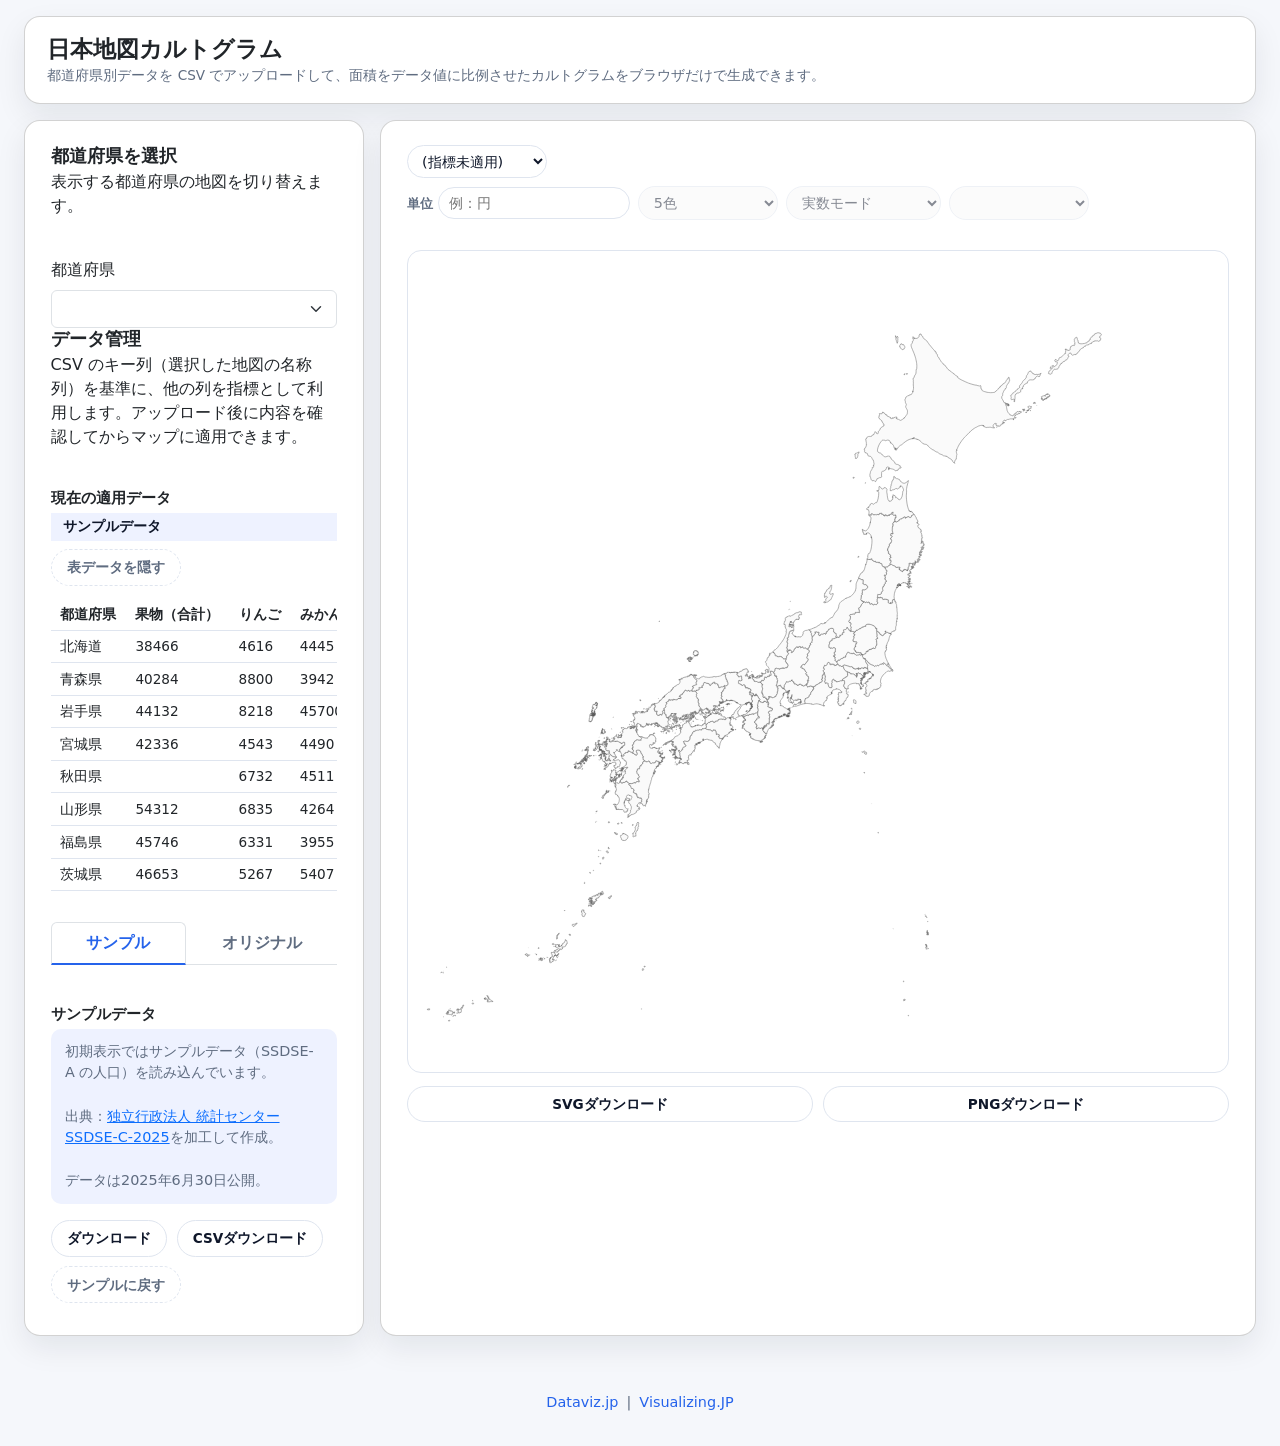
==== docs/index.html @ 5fc86f8c "ビルドファイル" ====
<!DOCTYPE html><html><head><title>日本地図カルトグラム</title><meta charset="utf-8"><meta property="og:image" content="placeholder.png"><script async src="https://www.googletagmanager.com/gtag/js?id=G-9E4Y5K4DKT"></script><script> window.dataLayer = window.dataLayer || []; function gtag(){dataLayer.push(arguments);} gtag('js', new Date()); gtag('config', 'G-9E4Y5K4DKT'); </script><link rel="stylesheet" href="https://cdn.jsdelivr.net/npm/bootstrap@5.3.3/dist/css/bootstrap.min.css"><link rel="stylesheet" href="style.min.css"></head><body><main class="page container-fluid"><section class="card hero-card"><h1>日本地図カルトグラム</h1><p> 都道府県別データを CSV でアップロードして、面積をデータ値に比例させたカルトグラムをブラウザだけで生成できます。 </p></section><div class="layout"><section class="card data-panel"><div class="panel-header"><h2>都道府県を選択</h2><p> 表示する都道府県の地図を切り替えます。 </p></div><div class="field-group"><label class="form-label" for="map-select">都道府県</label><select id="map-select" class="form-select" aria-label="都道府県を選択"></select></div><div class="panel-header"><h2>データ管理</h2><p> CSV のキー列（選択した地図の名称列）を基準に、他の列を指標として利用します。アップロード後に内容を確認してからマップに適用できます。 </p></div><div class="field-group"><h3>現在の適用データ</h3><div class="current-status"><span class="status-value" id="current-data-label">サンプルデータ</span></div><button class="btn btn-tertiary" id="toggle-current-preview" type="button"> 表データを隠す </button><div id="current-data-preview" class="data-preview"></div></div><ul class="nav nav-tabs nav-fill data-tabs" id="data-tabs" role="tablist"><li class="nav-item" role="presentation"><button class="nav-link active" id="sample-tab" data-bs-toggle="pill" data-bs-target="#sample-pane" type="button" role="tab" aria-controls="sample-pane" aria-selected="true">サンプル</button></li><li class="nav-item" role="presentation"><button class="nav-link" id="upload-tab" data-bs-toggle="pill" data-bs-target="#upload-pane" type="button" role="tab" aria-controls="upload-pane" aria-selected="false">オリジナル</button></li></ul><div class="tab-content" id="data-tab-content"><div class="tab-pane fade show active" id="sample-pane" role="tabpanel" aria-labelledby="sample-tab"><div class="field-group"><h3>サンプルデータ</h3><p class="info-note"> 初期表示ではサンプルデータ（SSDSE-A の人口）を読み込んでいます。<br /><br /> 出典：<a href="https://www.nstac.go.jp/use/literacy/SSDSE/" target="_blank">独立行政法人 統計センター SSDSE-C-2025</a>を加工して作成。<br /><br />データは2025年6月30日公開。 </p><div id="sample-data-preview" class="data-preview"></div><div class="button-row wrap"><button class="btn btn-secondary" id="download-sample" type="button">ダウンロード</button><button class="btn btn-secondary" id="download-data-csv" type="button">CSVダウンロード</button><button class="btn btn-tertiary" id="reset-data" type="button">サンプルに戻す</button></div></div></div><div class="tab-pane fade" id="upload-pane" role="tabpanel" aria-labelledby="upload-tab"><div class="field-group"><h3>データアップロード</h3><div id="dropzone" class="upload-area"><p class="title">CSV をドラッグ＆ドロップ</p><p>または</p><label class="file-input-label btn btn-secondary"><input type="file" id="file-input" accept=".csv,text/csv"> ファイルを選択 </label></div><p id="upload-status" class="help-text"></p></div><div id="preview" class="field-group is-hidden"><div class="section-header"><h3>アップロードプレビュー</h3></div><div id="preview-table" class="table-container"></div><div id="preview-stats" class="preview-stats"></div><button class="btn btn-primary full-width" id="apply-data" type="button" disabled> このデータを適用 </button></div></div></div></section><section class="card map-card" id="map-card"><div class="map-card-header"><div class="map-heading"><div class="map-select"><select id="field" aria-label="データ指標"></select><div class="map-controls"><div class="unit-field"><label for="legend-unit">単位</label><input id="legend-unit" type="text" maxlength="16" placeholder="例：円"></div><select id="legend-cells" aria-label="凡例の色数"><option value="3">3色</option><option value="4">4色</option><option value="5" selected>5色</option><option value="6">6色</option><option value="7">7色</option></select><select id="display-mode" aria-label="表示モード"><option value="value" selected>実数モード</option><option value="ranking">ランキングモード</option></select><select id="color-scheme" aria-label="カラースキーム"></select></div></div></div></div><div id="map-container" class="map-frame"><svg id="map" viewBox="0 0 800 800" preserveAspectRatio="xMidYMid meet"></svg></div><div class="button-row stretch download-row"><button class="btn btn-secondary" id="download-svg-btn" type="button">SVGダウンロード</button><button class="btn btn-secondary" id="download-png-btn" type="button">PNGダウンロード</button></div></section></div></main><footer class="footer-links"><div class="links-container"><a href="https://www.dataviz.jp/" target="_blank" rel="noreferrer noopener">Dataviz.jp</a><span class="divider">|</span><a href="https://visualizing.jp/" target="_blank" rel="noreferrer noopener">Visualizing.JP</a></div></footer><script src="https://cdn.jsdelivr.net/npm/bootstrap@5.3.3/dist/js/bootstrap.bundle.min.js"></script><script src="app.min.js"></script></body></html>
---- docs/style.min.css ----
:root{--page-bg:#f5f7fb;--card-bg:#ffffff;--border-color:#dfe5ef;--text-muted:#5f6c80;--accent:#2563eb;--accent-dark:#1e4fcc;--secondary-bg:#eef2ff}body{background:var(--page-bg);color:#0f172a;margin:0}.page{width:100%;max-width:none;padding:1rem clamp(.75rem,2vw,1.5rem) 2rem;display:flex;flex-direction:column;gap:1rem}.card{background:var(--card-bg);border-radius:16px;padding:1.5rem 1.6rem;box-shadow:0 12px 30px rgba(15,23,42,.08)}.hero-card{padding:1.1rem 1.4rem;text-align:left;margin:0}.hero-card h1{margin-bottom:.15rem;font-size:1.45rem;font-weight:700}.hero-card p{margin:0;font-size:.85rem;color:var(--text-muted)}.layout{display:flex;gap:1rem;align-items:stretch;flex-wrap:nowrap}.data-panel{flex:0 0 340px;max-width:340px}.map-card{flex:1 1 auto;min-width:0}.footer-links{padding:1.5rem 1rem 2rem;text-align:center;font-size:.9rem}.footer-links .links-container{display:inline-flex;gap:.5rem;align-items:center;color:var(--text-muted)}.footer-links a{color:var(--accent);text-decoration:none}.footer-links a:hover{text-decoration:underline}.footer-links .divider{color:var(--text-muted)}@media screen and (max-width:1024px){.page{padding:.75rem 1rem 2rem}.layout{flex-direction:column;gap:.75rem}.data-panel{flex:1 1 100%;max-width:100%}}.panel-header h2{margin-bottom:.2rem;font-size:1.15rem;font-weight:700}.map-card-header h2{font-size:1.25rem;margin:0;font-weight:700}.map-select{display:flex;gap:.5rem;flex-wrap:wrap;align-items:center}.map-select select{min-width:150px;padding:.4rem .8rem;border-radius:999px;border:1px solid var(--border-color);background:#fff;font-size:.85rem;color:#0f172a}.map-controls{display:flex;gap:.5rem;flex-wrap:wrap;align-items:center}.map-controls select{min-width:120px}.map-select .unit-field{display:flex;align-items:center;gap:.35rem;font-size:.75rem;color:var(--text-muted);white-space:nowrap}.map-select .unit-field label{font-weight:600;font-size:.8rem}.map-select .unit-field input{min-width:90px;padding:.3rem .6rem;border-radius:999px;border:1px solid var(--border-color);background:#fff;font-size:.85rem;color:#0f172a}.map-select .unit-field input:disabled{background:#f2f4f7;color:#9ea0a5;border-color:#dcdfe7;cursor:not-allowed}#legend .legend-title{font-size:12px;font-weight:600;fill:#0f172a}#legend text{font-size:11px;fill:var(--text-muted)}.info-note{font-size:.9rem;color:var(--text-muted);background:var(--secondary-bg);padding:.75rem .9rem;border-radius:10px}.field-group{margin-top:1.5rem}.field-group h3{margin-bottom:.35rem;font-size:.95rem;font-weight:700}.data-tabs{margin:1.5rem 0 1rem}.data-tabs .nav-link{color:var(--text-muted);font-weight:600}.data-tabs .nav-link.active{color:var(--accent);border-bottom:2px solid var(--accent)}.button-row{display:flex;gap:.6rem;flex-wrap:wrap}.button-row.wrap{margin-bottom:.5rem}.button-row.stretch{width:100%}.button-row.stretch .btn{flex:1 1 0;justify-content:center}.download-row{margin-top:.8rem}.btn{border:none;border-radius:999px;padding:.45rem .95rem;font-weight:600;cursor:pointer;display:inline-flex;align-items:center;justify-content:center;gap:.35rem;transition:all .2s ease;font-size:.85rem}.btn:disabled{opacity:.6;cursor:not-allowed}.btn-primary{background:var(--accent);color:#fff}.btn-primary:hover:not(:disabled){background:var(--accent-dark)}.btn-secondary{background:#fff;color:#0f172a;border:1px solid var(--border-color)}.btn-secondary:focus-visible,.btn-secondary:hover:not(:disabled){border-color:var(--accent);color:var(--accent);background:rgba(37,99,235,.08)}.btn-tertiary{background:0 0;color:var(--text-muted);border:1px dashed var(--border-color)}.btn-tertiary:hover{border-color:var(--accent);color:var(--accent)}.full-width{width:100%}.upload-area{border:2px dashed var(--border-color);border-radius:14px;padding:1.5rem;text-align:center;background:rgba(255,255,255,.8);cursor:pointer;transition:border-color .2s ease,background .2s ease}.upload-area.dragover{border-color:var(--accent);background:rgba(37,99,235,.06)}.upload-area .title{margin-bottom:.2rem;font-weight:600}.file-input-label input{display:none}.help-text{font-size:.85rem;color:var(--text-muted);min-height:1.4em}.help-text.tone-info{color:var(--accent)}.help-text.tone-success{color:#15803d}.help-text.tone-danger{color:#dc2626}.text-muted{color:var(--text-muted);font-size:.9rem}.text-success{color:#15803d;font-size:.9rem}.small-text{font-size:.8rem}.current-status{display:flex;width:100%;border-radius:0;background:var(--secondary-bg);overflow:hidden;margin-bottom:.5rem}.status-label{background:#1d2a5b;color:#fff;padding:.2rem .75rem;font-size:.85rem}.status-value{padding:.2rem .75rem;font-weight:600;font-size:.9rem}.status-value.is-custom{color:var(--accent)}.status-value.is-sample{color:#0f172a}.data-preview{max-height:300px;overflow:auto;margin-top:.75rem}.is-hidden{display:none!important}.map-card-header{display:flex;justify-content:space-between;align-items:flex-start;gap:1rem;flex-wrap:wrap;margin-bottom:30px}.map-heading{display:flex;align-items:center;gap:.75rem}.map-heading .map-select{margin-left:auto;display:flex;align-items:center}.status-pill{font-size:.85rem;color:var(--text-muted);background:var(--secondary-bg);padding:.2rem .8rem;border-radius:999px}.status-pill.empty{background:0 0;padding:0}.map-select select{min-width:140px;margin:0;padding:.35rem .65rem;font-size:.9rem;height:2.1rem}.map-select select:disabled{opacity:.5;background-color:#f9f9f9;cursor:not-allowed}.map-frame{position:relative;width:100%;aspect-ratio:1/1;min-height:320px;background:#fff;border-radius:14px;border:1px solid var(--border-color);overflow:hidden}#map{width:100%;height:100%}path.state{stroke:#666;stroke-width:.5}path.state:hover{stroke:#000}.btn.is-loading{position:relative;pointer-events:none}.btn.is-loading::after{content:"";width:14px;height:14px;border:2px solid rgba(255,255,255,.5);border-top-color:#fff;border-radius:50%;animation:spin .8s linear infinite}.btn.btn-secondary.is-loading::after,.btn.btn-tertiary.is-loading::after{border-color:rgba(37,99,235,.3);border-top-color:var(--accent)}@keyframes spin{to{transform:rotate(360deg)}}.data-table{width:100%;border-collapse:collapse;font-size:.85rem}.data-table td,.data-table th{padding:.35rem .6rem;text-align:left;white-space:nowrap;border-bottom:1px solid var(--border-color)}.data-table tbody tr:hover{background:#f8fafc}.preview-stats p{font-size:.9rem}
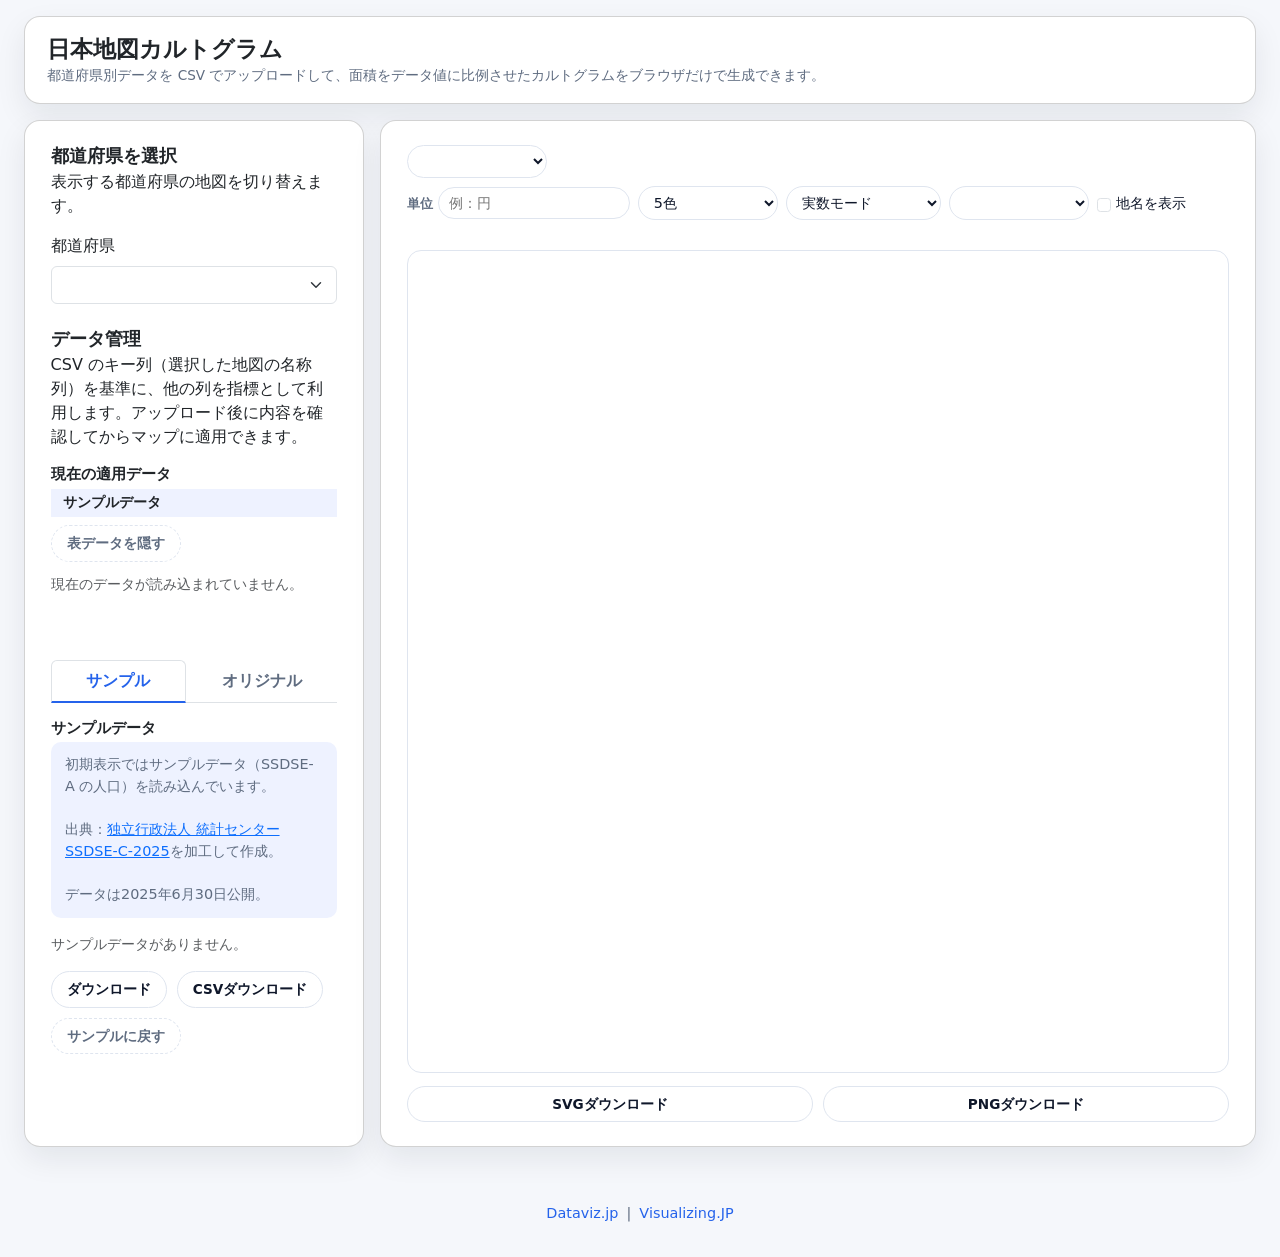
==== commit cf757045: "ビルドファイル" ====
--- a/docs/index.html
+++ b/docs/index.html
@@ -1 +1 @@
-<!DOCTYPE html><html><head><title>日本地図カルトグラム</title><meta charset="utf-8"><meta property="og:image" content="placeholder.png"><script async src="https://www.googletagmanager.com/gtag/js?id=G-9E4Y5K4DKT"></script><script> window.dataLayer = window.dataLayer || []; function gtag(){dataLayer.push(arguments);} gtag('js', new Date()); gtag('config', 'G-9E4Y5K4DKT'); </script><link rel="stylesheet" href="https://cdn.jsdelivr.net/npm/bootstrap@5.3.3/dist/css/bootstrap.min.css"><link rel="stylesheet" href="style.min.css"></head><body><main class="page container-fluid"><section class="card hero-card"><h1>日本地図カルトグラム</h1><p> 都道府県別データを CSV でアップロードして、面積をデータ値に比例させたカルトグラムをブラウザだけで生成できます。 </p></section><div class="layout"><section class="card data-panel"><div class="panel-header"><h2>都道府県を選択</h2><p> 表示する都道府県の地図を切り替えます。 </p></div><div class="field-group"><label class="form-label" for="map-select">都道府県</label><select id="map-select" class="form-select" aria-label="都道府県を選択"></select></div><div class="panel-header"><h2>データ管理</h2><p> CSV のキー列（選択した地図の名称列）を基準に、他の列を指標として利用します。アップロード後に内容を確認してからマップに適用できます。 </p></div><div class="field-group"><h3>現在の適用データ</h3><div class="current-status"><span class="status-value" id="current-data-label">サンプルデータ</span></div><button class="btn btn-tertiary" id="toggle-current-preview" type="button"> 表データを隠す </button><div id="current-data-preview" class="data-preview"></div></div><ul class="nav nav-tabs nav-fill data-tabs" id="data-tabs" role="tablist"><li class="nav-item" role="presentation"><button class="nav-link active" id="sample-tab" data-bs-toggle="pill" data-bs-target="#sample-pane" type="button" role="tab" aria-controls="sample-pane" aria-selected="true">サンプル</button></li><li class="nav-item" role="presentation"><button class="nav-link" id="upload-tab" data-bs-toggle="pill" data-bs-target="#upload-pane" type="button" role="tab" aria-controls="upload-pane" aria-selected="false">オリジナル</button></li></ul><div class="tab-content" id="data-tab-content"><div class="tab-pane fade show active" id="sample-pane" role="tabpanel" aria-labelledby="sample-tab"><div class="field-group"><h3>サンプルデータ</h3><p class="info-note"> 初期表示ではサンプルデータ（SSDSE-A の人口）を読み込んでいます。<br /><br /> 出典：<a href="https://www.nstac.go.jp/use/literacy/SSDSE/" target="_blank">独立行政法人 統計センター SSDSE-C-2025</a>を加工して作成。<br /><br />データは2025年6月30日公開。 </p><div id="sample-data-preview" class="data-preview"></div><div class="button-row wrap"><button class="btn btn-secondary" id="download-sample" type="button">ダウンロード</button><button class="btn btn-secondary" id="download-data-csv" type="button">CSVダウンロード</button><button class="btn btn-tertiary" id="reset-data" type="button">サンプルに戻す</button></div></div></div><div class="tab-pane fade" id="upload-pane" role="tabpanel" aria-labelledby="upload-tab"><div class="field-group"><h3>データアップロード</h3><div id="dropzone" class="upload-area"><p class="title">CSV をドラッグ＆ドロップ</p><p>または</p><label class="file-input-label btn btn-secondary"><input type="file" id="file-input" accept=".csv,text/csv"> ファイルを選択 </label></div><p id="upload-status" class="help-text"></p></div><div id="preview" class="field-group is-hidden"><div class="section-header"><h3>アップロードプレビュー</h3></div><div id="preview-table" class="table-container"></div><div id="preview-stats" class="preview-stats"></div><button class="btn btn-primary full-width" id="apply-data" type="button" disabled> このデータを適用 </button></div></div></div></section><section class="card map-card" id="map-card"><div class="map-card-header"><div class="map-heading"><div class="map-select"><select id="field" aria-label="データ指標"></select><div class="map-controls"><div class="unit-field"><label for="legend-unit">単位</label><input id="legend-unit" type="text" maxlength="16" placeholder="例：円"></div><select id="legend-cells" aria-label="凡例の色数"><option value="3">3色</option><option value="4">4色</option><option value="5" selected>5色</option><option value="6">6色</option><option value="7">7色</option></select><select id="display-mode" aria-label="表示モード"><option value="value" selected>実数モード</option><option value="ranking">ランキングモード</option></select><select id="color-scheme" aria-label="カラースキーム"></select></div></div></div></div><div id="map-container" class="map-frame"><svg id="map" viewBox="0 0 800 800" preserveAspectRatio="xMidYMid meet"></svg></div><div class="button-row stretch download-row"><button class="btn btn-secondary" id="download-svg-btn" type="button">SVGダウンロード</button><button class="btn btn-secondary" id="download-png-btn" type="button">PNGダウンロード</button></div></section></div></main><footer class="footer-links"><div class="links-container"><a href="https://www.dataviz.jp/" target="_blank" rel="noreferrer noopener">Dataviz.jp</a><span class="divider">|</span><a href="https://visualizing.jp/" target="_blank" rel="noreferrer noopener">Visualizing.JP</a></div></footer><script src="https://cdn.jsdelivr.net/npm/bootstrap@5.3.3/dist/js/bootstrap.bundle.min.js"></script><script src="app.min.js"></script></body></html>+<!DOCTYPE html><html><head><title>日本地図カルトグラム</title><meta charset="utf-8"><meta property="og:image" content="placeholder.png"><script async src="https://www.googletagmanager.com/gtag/js?id=G-9E4Y5K4DKT"></script><script> window.dataLayer = window.dataLayer || []; function gtag(){dataLayer.push(arguments);} gtag('js', new Date()); gtag('config', 'G-9E4Y5K4DKT'); </script><link rel="stylesheet" href="https://cdn.jsdelivr.net/npm/bootstrap@5.3.3/dist/css/bootstrap.min.css"><link rel="stylesheet" href="style.min.css"></head><body><main class="page container-fluid"><section class="card hero-card"><h1>日本地図カルトグラム</h1><p> 都道府県別データを CSV でアップロードして、面積をデータ値に比例させたカルトグラムをブラウザだけで生成できます。 </p></section><div class="layout"><section class="card data-panel"><div class="panel-header"><h2>都道府県を選択</h2><p> 表示する都道府県の地図を切り替えます。 </p></div><div class="field-group"><label class="form-label" for="map-select">都道府県</label><select id="map-select" class="form-select" aria-label="都道府県を選択"></select></div><div class="panel-header"><h2>データ管理</h2><p> CSV のキー列（選択した地図の名称列）を基準に、他の列を指標として利用します。アップロード後に内容を確認してからマップに適用できます。 </p></div><div class="field-group"><h3>現在の適用データ</h3><div class="current-status"><span class="status-value" id="current-data-label">サンプルデータ</span></div><button class="btn btn-tertiary" id="toggle-current-preview" type="button"> 表データを隠す </button><div id="current-data-preview" class="data-preview"></div></div><ul class="nav nav-tabs nav-fill data-tabs" id="data-tabs" role="tablist"><li class="nav-item" role="presentation"><button class="nav-link active" id="sample-tab" data-bs-toggle="pill" data-bs-target="#sample-pane" type="button" role="tab" aria-controls="sample-pane" aria-selected="true">サンプル</button></li><li class="nav-item" role="presentation"><button class="nav-link" id="upload-tab" data-bs-toggle="pill" data-bs-target="#upload-pane" type="button" role="tab" aria-controls="upload-pane" aria-selected="false">オリジナル</button></li></ul><div class="tab-content" id="data-tab-content"><div class="tab-pane fade show active" id="sample-pane" role="tabpanel" aria-labelledby="sample-tab"><div class="field-group"><h3>サンプルデータ</h3><p class="info-note"> 初期表示ではサンプルデータ（SSDSE-A の人口）を読み込んでいます。<br /><br /> 出典：<a href="https://www.nstac.go.jp/use/literacy/SSDSE/" target="_blank">独立行政法人 統計センター SSDSE-C-2025</a>を加工して作成。<br /><br />データは2025年6月30日公開。 </p><div id="sample-data-preview" class="data-preview"></div><div class="button-row wrap"><button class="btn btn-secondary" id="download-sample" type="button">ダウンロード</button><button class="btn btn-secondary" id="download-data-csv" type="button">CSVダウンロード</button><button class="btn btn-tertiary" id="reset-data" type="button">サンプルに戻す</button></div></div></div><div class="tab-pane fade" id="upload-pane" role="tabpanel" aria-labelledby="upload-tab"><div class="field-group"><h3>データアップロード</h3><div id="dropzone" class="upload-area"><p class="title">CSV をドラッグ＆ドロップ</p><p>または</p><label class="file-input-label btn btn-secondary"><input type="file" id="file-input" accept=".csv,text/csv"> ファイルを選択 </label></div><p id="upload-status" class="help-text"></p></div><div id="preview" class="field-group is-hidden"><div class="section-header"><h3>アップロードプレビュー</h3></div><div id="preview-table" class="table-container"></div><div id="preview-stats" class="preview-stats"></div><button class="btn btn-primary full-width" id="apply-data" type="button" disabled> このデータを適用 </button></div></div></div></section><section class="card map-card" id="map-card"><div class="map-card-header"><div class="map-heading"><div class="map-select"><select id="field" aria-label="データ指標"></select><div class="map-controls"><div class="unit-field"><label for="legend-unit">単位</label><input id="legend-unit" type="text" maxlength="16" placeholder="例：円"></div><select id="legend-cells" aria-label="凡例の色数"><option value="3">3色</option><option value="4">4色</option><option value="5" selected>5色</option><option value="6">6色</option><option value="7">7色</option></select><select id="display-mode" aria-label="表示モード"><option value="value" selected>実数モード</option><option value="ranking">ランキングモード</option></select><select id="color-scheme" aria-label="カラースキーム"></select><label class="label-toggle" for="show-labels"><input type="checkbox" id="show-labels" class="form-check-input"><span>地名を表示</span></label></div></div></div></div><div id="map-container" class="map-frame"><svg id="map" viewBox="0 0 800 800" preserveAspectRatio="xMidYMid meet"></svg></div><div class="button-row stretch download-row"><button class="btn btn-secondary" id="download-svg-btn" type="button">SVGダウンロード</button><button class="btn btn-secondary" id="download-png-btn" type="button">PNGダウンロード</button></div></section></div></main><footer class="footer-links"><div class="links-container"><a href="https://www.dataviz.jp/" target="_blank" rel="noreferrer noopener">Dataviz.jp</a><span class="divider">|</span><a href="https://visualizing.jp/" target="_blank" rel="noreferrer noopener">Visualizing.JP</a></div></footer><script src="https://cdn.jsdelivr.net/npm/bootstrap@5.3.3/dist/js/bootstrap.bundle.min.js"></script><script src="app.min.js"></script></body></html>
--- a/docs/style.min.css
+++ b/docs/style.min.css
@@ -1 +1 @@
-:root{--page-bg:#f5f7fb;--card-bg:#ffffff;--border-color:#dfe5ef;--text-muted:#5f6c80;--accent:#2563eb;--accent-dark:#1e4fcc;--secondary-bg:#eef2ff}body{background:var(--page-bg);color:#0f172a;margin:0}.page{width:100%;max-width:none;padding:1rem clamp(.75rem,2vw,1.5rem) 2rem;display:flex;flex-direction:column;gap:1rem}.card{background:var(--card-bg);border-radius:16px;padding:1.5rem 1.6rem;box-shadow:0 12px 30px rgba(15,23,42,.08)}.hero-card{padding:1.1rem 1.4rem;text-align:left;margin:0}.hero-card h1{margin-bottom:.15rem;font-size:1.45rem;font-weight:700}.hero-card p{margin:0;font-size:.85rem;color:var(--text-muted)}.layout{display:flex;gap:1rem;align-items:stretch;flex-wrap:nowrap}.data-panel{flex:0 0 340px;max-width:340px}.map-card{flex:1 1 auto;min-width:0}.footer-links{padding:1.5rem 1rem 2rem;text-align:center;font-size:.9rem}.footer-links .links-container{display:inline-flex;gap:.5rem;align-items:center;color:var(--text-muted)}.footer-links a{color:var(--accent);text-decoration:none}.footer-links a:hover{text-decoration:underline}.footer-links .divider{color:var(--text-muted)}@media screen and (max-width:1024px){.page{padding:.75rem 1rem 2rem}.layout{flex-direction:column;gap:.75rem}.data-panel{flex:1 1 100%;max-width:100%}}.panel-header h2{margin-bottom:.2rem;font-size:1.15rem;font-weight:700}.map-card-header h2{font-size:1.25rem;margin:0;font-weight:700}.map-select{display:flex;gap:.5rem;flex-wrap:wrap;align-items:center}.map-select select{min-width:150px;padding:.4rem .8rem;border-radius:999px;border:1px solid var(--border-color);background:#fff;font-size:.85rem;color:#0f172a}.map-controls{display:flex;gap:.5rem;flex-wrap:wrap;align-items:center}.map-controls select{min-width:120px}.map-select .unit-field{display:flex;align-items:center;gap:.35rem;font-size:.75rem;color:var(--text-muted);white-space:nowrap}.map-select .unit-field label{font-weight:600;font-size:.8rem}.map-select .unit-field input{min-width:90px;padding:.3rem .6rem;border-radius:999px;border:1px solid var(--border-color);background:#fff;font-size:.85rem;color:#0f172a}.map-select .unit-field input:disabled{background:#f2f4f7;color:#9ea0a5;border-color:#dcdfe7;cursor:not-allowed}#legend .legend-title{font-size:12px;font-weight:600;fill:#0f172a}#legend text{font-size:11px;fill:var(--text-muted)}.info-note{font-size:.9rem;color:var(--text-muted);background:var(--secondary-bg);padding:.75rem .9rem;border-radius:10px}.field-group{margin-top:1.5rem}.field-group h3{margin-bottom:.35rem;font-size:.95rem;font-weight:700}.data-tabs{margin:1.5rem 0 1rem}.data-tabs .nav-link{color:var(--text-muted);font-weight:600}.data-tabs .nav-link.active{color:var(--accent);border-bottom:2px solid var(--accent)}.button-row{display:flex;gap:.6rem;flex-wrap:wrap}.button-row.wrap{margin-bottom:.5rem}.button-row.stretch{width:100%}.button-row.stretch .btn{flex:1 1 0;justify-content:center}.download-row{margin-top:.8rem}.btn{border:none;border-radius:999px;padding:.45rem .95rem;font-weight:600;cursor:pointer;display:inline-flex;align-items:center;justify-content:center;gap:.35rem;transition:all .2s ease;font-size:.85rem}.btn:disabled{opacity:.6;cursor:not-allowed}.btn-primary{background:var(--accent);color:#fff}.btn-primary:hover:not(:disabled){background:var(--accent-dark)}.btn-secondary{background:#fff;color:#0f172a;border:1px solid var(--border-color)}.btn-secondary:focus-visible,.btn-secondary:hover:not(:disabled){border-color:var(--accent);color:var(--accent);background:rgba(37,99,235,.08)}.btn-tertiary{background:0 0;color:var(--text-muted);border:1px dashed var(--border-color)}.btn-tertiary:hover{border-color:var(--accent);color:var(--accent)}.full-width{width:100%}.upload-area{border:2px dashed var(--border-color);border-radius:14px;padding:1.5rem;text-align:center;background:rgba(255,255,255,.8);cursor:pointer;transition:border-color .2s ease,background .2s ease}.upload-area.dragover{border-color:var(--accent);background:rgba(37,99,235,.06)}.upload-area .title{margin-bottom:.2rem;font-weight:600}.file-input-label input{display:none}.help-text{font-size:.85rem;color:var(--text-muted);min-height:1.4em}.help-text.tone-info{color:var(--accent)}.help-text.tone-success{color:#15803d}.help-text.tone-danger{color:#dc2626}.text-muted{color:var(--text-muted);font-size:.9rem}.text-success{color:#15803d;font-size:.9rem}.small-text{font-size:.8rem}.current-status{display:flex;width:100%;border-radius:0;background:var(--secondary-bg);overflow:hidden;margin-bottom:.5rem}.status-label{background:#1d2a5b;color:#fff;padding:.2rem .75rem;font-size:.85rem}.status-value{padding:.2rem .75rem;font-weight:600;font-size:.9rem}.status-value.is-custom{color:var(--accent)}.status-value.is-sample{color:#0f172a}.data-preview{max-height:300px;overflow:auto;margin-top:.75rem}.is-hidden{display:none!important}.map-card-header{display:flex;justify-content:space-between;align-items:flex-start;gap:1rem;flex-wrap:wrap;margin-bottom:30px}.map-heading{display:flex;align-items:center;gap:.75rem}.map-heading .map-select{margin-left:auto;display:flex;align-items:center}.status-pill{font-size:.85rem;color:var(--text-muted);background:var(--secondary-bg);padding:.2rem .8rem;border-radius:999px}.status-pill.empty{background:0 0;padding:0}.map-select select{min-width:140px;margin:0;padding:.35rem .65rem;font-size:.9rem;height:2.1rem}.map-select select:disabled{opacity:.5;background-color:#f9f9f9;cursor:not-allowed}.map-frame{position:relative;width:100%;aspect-ratio:1/1;min-height:320px;background:#fff;border-radius:14px;border:1px solid var(--border-color);overflow:hidden}#map{width:100%;height:100%}path.state{stroke:#666;stroke-width:.5}path.state:hover{stroke:#000}.btn.is-loading{position:relative;pointer-events:none}.btn.is-loading::after{content:"";width:14px;height:14px;border:2px solid rgba(255,255,255,.5);border-top-color:#fff;border-radius:50%;animation:spin .8s linear infinite}.btn.btn-secondary.is-loading::after,.btn.btn-tertiary.is-loading::after{border-color:rgba(37,99,235,.3);border-top-color:var(--accent)}@keyframes spin{to{transform:rotate(360deg)}}.data-table{width:100%;border-collapse:collapse;font-size:.85rem}.data-table td,.data-table th{padding:.35rem .6rem;text-align:left;white-space:nowrap;border-bottom:1px solid var(--border-color)}.data-table tbody tr:hover{background:#f8fafc}.preview-stats p{font-size:.9rem}+:root{--page-bg:#f5f7fb;--card-bg:#ffffff;--border-color:#dfe5ef;--text-muted:#5f6c80;--accent:#2563eb;--accent-dark:#1e4fcc;--secondary-bg:#eef2ff}body{background:var(--page-bg);color:#0f172a;margin:0}.page{width:100%;max-width:none;padding:1rem clamp(.75rem,2vw,1.5rem) 2rem;display:flex;flex-direction:column;gap:1rem}.card{background:var(--card-bg);border-radius:16px;padding:1.5rem 1.6rem;box-shadow:0 12px 30px rgba(15,23,42,.08)}.hero-card{padding:1.1rem 1.4rem;text-align:left;margin:0}.hero-card h1{margin-bottom:.15rem;font-size:1.45rem;font-weight:700}.hero-card p{margin:0;font-size:.85rem;color:var(--text-muted)}.layout{display:flex;gap:1rem;align-items:stretch;flex-wrap:nowrap}.data-panel{flex:0 0 340px;max-width:340px}.map-card{flex:1 1 auto;min-width:0}.footer-links{padding:1.5rem 1rem 2rem;text-align:center;font-size:.9rem}.footer-links .links-container{display:inline-flex;gap:.5rem;align-items:center;color:var(--text-muted)}.footer-links a{color:var(--accent);text-decoration:none}.footer-links a:hover{text-decoration:underline}.footer-links .divider{color:var(--text-muted)}@media screen and (max-width:1024px){.page{padding:.75rem 1rem 2rem}.layout{flex-direction:column;gap:.75rem}.data-panel{flex:1 1 100%;max-width:100%}}.panel-header h2{margin-bottom:.2rem;font-size:1.15rem;font-weight:700}.map-card-header h2{font-size:1.25rem;margin:0;font-weight:700}.map-select{display:flex;gap:.5rem;flex-wrap:wrap;align-items:center}.map-select select{min-width:150px;padding:.4rem .8rem;border-radius:999px;border:1px solid var(--border-color);background:#fff;font-size:.85rem;color:#0f172a}.map-controls{display:flex;gap:.5rem;flex-wrap:wrap;align-items:center}.map-controls select{min-width:120px}.label-toggle{display:inline-flex;align-items:center;gap:.35rem;font-size:.85rem;color:#0f172a;white-space:nowrap}.map-select .unit-field{display:flex;align-items:center;gap:.35rem;font-size:.75rem;color:var(--text-muted);white-space:nowrap}.map-select .unit-field label{font-weight:600;font-size:.8rem}.map-select .unit-field input{min-width:90px;padding:.3rem .6rem;border-radius:999px;border:1px solid var(--border-color);background:#fff;font-size:.85rem;color:#0f172a}.map-select .unit-field input:disabled{background:#f2f4f7;color:#9ea0a5;border-color:#dcdfe7;cursor:not-allowed}#legend .legend-title{font-size:12px;font-weight:600;fill:#0f172a}#legend text{font-size:11px;fill:var(--text-muted)}.state-label{font-size:10px;fill:#111;text-anchor:middle;pointer-events:none;paint-order:stroke;stroke:#fff;stroke-width:2px}.info-note{font-size:.9rem;color:var(--text-muted);background:var(--secondary-bg);padding:.75rem .9rem;border-radius:10px}.field-group{margin-bottom:1.5rem}.field-group h3{margin-bottom:.35rem;font-size:.95rem;font-weight:700}.data-tabs{margin:1.5rem 0 1rem}.data-tabs .nav-link{color:var(--text-muted);font-weight:600}.data-tabs .nav-link.active{color:var(--accent);border-bottom:2px solid var(--accent)}.button-row{display:flex;gap:.6rem;flex-wrap:wrap}.button-row.wrap{margin-bottom:.5rem}.button-row.stretch{width:100%}.button-row.stretch .btn{flex:1 1 0;justify-content:center}.download-row{margin-top:.8rem}.btn{border:none;border-radius:999px;padding:.45rem .95rem;font-weight:600;cursor:pointer;display:inline-flex;align-items:center;justify-content:center;gap:.35rem;transition:all .2s ease;font-size:.85rem}.btn:disabled{opacity:.6;cursor:not-allowed}.btn-primary{background:var(--accent);color:#fff}.btn-primary:hover:not(:disabled){background:var(--accent-dark)}.btn-secondary{background:#fff;color:#0f172a;border:1px solid var(--border-color)}.btn-secondary:focus-visible,.btn-secondary:hover:not(:disabled){border-color:var(--accent);color:var(--accent);background:rgba(37,99,235,.08)}.btn-tertiary{background:0 0;color:var(--text-muted);border:1px dashed var(--border-color)}.btn-tertiary:hover{border-color:var(--accent);color:var(--accent)}.full-width{width:100%}.upload-area{border:2px dashed var(--border-color);border-radius:14px;padding:1.5rem;text-align:center;background:rgba(255,255,255,.8);cursor:pointer;transition:border-color .2s ease,background .2s ease}.upload-area.dragover{border-color:var(--accent);background:rgba(37,99,235,.06)}.upload-area .title{margin-bottom:.2rem;font-weight:600}.file-input-label input{display:none}.help-text{font-size:.85rem;color:var(--text-muted);min-height:1.4em}.help-text.tone-info{color:var(--accent)}.help-text.tone-success{color:#15803d}.help-text.tone-danger{color:#dc2626}.text-muted{color:var(--text-muted);font-size:.9rem}.text-success{color:#15803d;font-size:.9rem}.small-text{font-size:.8rem}.current-status{display:flex;width:100%;border-radius:0;background:var(--secondary-bg);overflow:hidden;margin-bottom:.5rem}.status-label{background:#1d2a5b;color:#fff;padding:.2rem .75rem;font-size:.85rem}.status-value{padding:.2rem .75rem;font-weight:600;font-size:.9rem}.status-value.is-custom{color:var(--accent)}.status-value.is-sample{color:#0f172a}.data-preview{max-height:300px;overflow:auto;margin-top:.75rem}.is-hidden{display:none!important}.map-card-header{display:flex;justify-content:space-between;align-items:flex-start;gap:1rem;flex-wrap:wrap;margin-bottom:30px}.map-heading{display:flex;align-items:center;gap:.75rem}.map-heading .map-select{margin-left:auto;display:flex;align-items:center}.status-pill{font-size:.85rem;color:var(--text-muted);background:var(--secondary-bg);padding:.2rem .8rem;border-radius:999px}.status-pill.empty{background:0 0;padding:0}.map-select select{min-width:140px;margin:0;padding:.35rem .65rem;font-size:.9rem;height:2.1rem}.map-select select:disabled{opacity:.5;background-color:#f9f9f9;cursor:not-allowed}.map-frame{position:relative;width:100%;aspect-ratio:1/1;min-height:320px;background:#fff;border-radius:14px;border:1px solid var(--border-color);overflow:hidden}#map{width:100%;height:100%}path.state{stroke:#666;stroke-width:.5}path.state:hover{stroke:#000}.btn.is-loading{position:relative;pointer-events:none}.btn.is-loading::after{content:"";width:14px;height:14px;border:2px solid rgba(255,255,255,.5);border-top-color:#fff;border-radius:50%;animation:spin .8s linear infinite}.btn.btn-secondary.is-loading::after,.btn.btn-tertiary.is-loading::after{border-color:rgba(37,99,235,.3);border-top-color:var(--accent)}@keyframes spin{to{transform:rotate(360deg)}}.data-table{width:100%;border-collapse:collapse;font-size:.85rem}.data-table td,.data-table th{padding:.35rem .6rem;text-align:left;white-space:nowrap;border-bottom:1px solid var(--border-color)}.data-table tbody tr:hover{background:#f8fafc}.preview-stats p{font-size:.9rem}
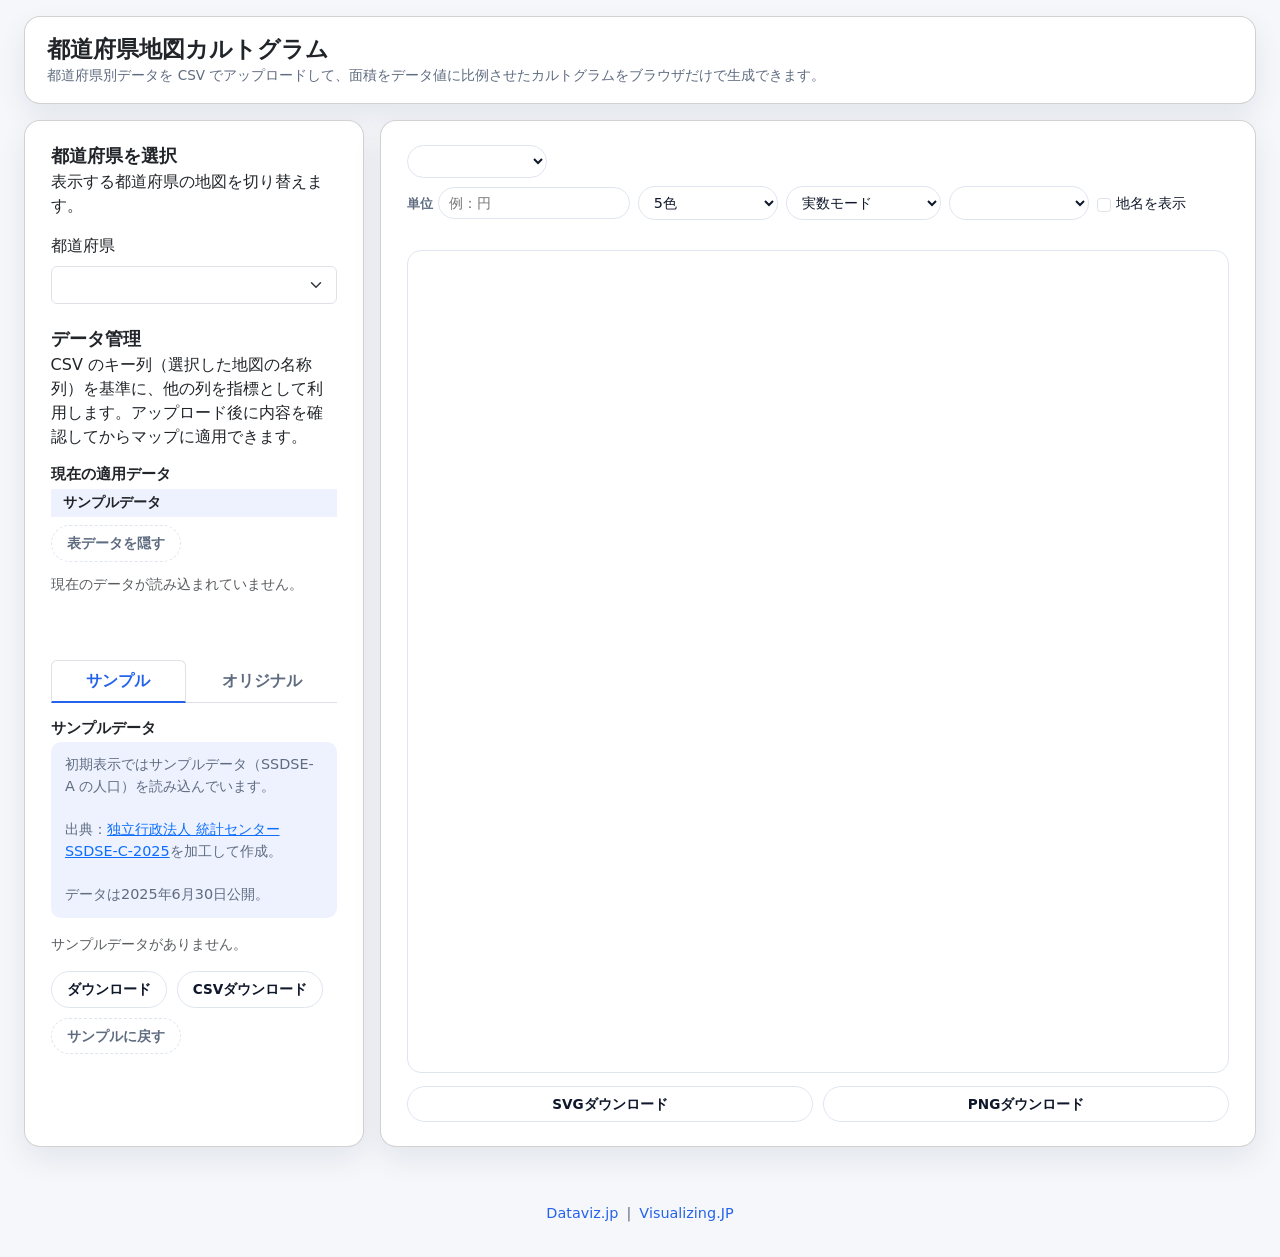
==== commit 0f8718ce: "ツール名の変更" ====
--- a/docs/index.html
+++ b/docs/index.html
@@ -1 +1 @@
-<!DOCTYPE html><html><head><title>日本地図カルトグラム</title><meta charset="utf-8"><meta property="og:image" content="placeholder.png"><script async src="https://www.googletagmanager.com/gtag/js?id=G-9E4Y5K4DKT"></script><script> window.dataLayer = window.dataLayer || []; function gtag(){dataLayer.push(arguments);} gtag('js', new Date()); gtag('config', 'G-9E4Y5K4DKT'); </script><link rel="stylesheet" href="https://cdn.jsdelivr.net/npm/bootstrap@5.3.3/dist/css/bootstrap.min.css"><link rel="stylesheet" href="style.min.css"></head><body><main class="page container-fluid"><section class="card hero-card"><h1>日本地図カルトグラム</h1><p> 都道府県別データを CSV でアップロードして、面積をデータ値に比例させたカルトグラムをブラウザだけで生成できます。 </p></section><div class="layout"><section class="card data-panel"><div class="panel-header"><h2>都道府県を選択</h2><p> 表示する都道府県の地図を切り替えます。 </p></div><div class="field-group"><label class="form-label" for="map-select">都道府県</label><select id="map-select" class="form-select" aria-label="都道府県を選択"></select></div><div class="panel-header"><h2>データ管理</h2><p> CSV のキー列（選択した地図の名称列）を基準に、他の列を指標として利用します。アップロード後に内容を確認してからマップに適用できます。 </p></div><div class="field-group"><h3>現在の適用データ</h3><div class="current-status"><span class="status-value" id="current-data-label">サンプルデータ</span></div><button class="btn btn-tertiary" id="toggle-current-preview" type="button"> 表データを隠す </button><div id="current-data-preview" class="data-preview"></div></div><ul class="nav nav-tabs nav-fill data-tabs" id="data-tabs" role="tablist"><li class="nav-item" role="presentation"><button class="nav-link active" id="sample-tab" data-bs-toggle="pill" data-bs-target="#sample-pane" type="button" role="tab" aria-controls="sample-pane" aria-selected="true">サンプル</button></li><li class="nav-item" role="presentation"><button class="nav-link" id="upload-tab" data-bs-toggle="pill" data-bs-target="#upload-pane" type="button" role="tab" aria-controls="upload-pane" aria-selected="false">オリジナル</button></li></ul><div class="tab-content" id="data-tab-content"><div class="tab-pane fade show active" id="sample-pane" role="tabpanel" aria-labelledby="sample-tab"><div class="field-group"><h3>サンプルデータ</h3><p class="info-note"> 初期表示ではサンプルデータ（SSDSE-A の人口）を読み込んでいます。<br /><br /> 出典：<a href="https://www.nstac.go.jp/use/literacy/SSDSE/" target="_blank">独立行政法人 統計センター SSDSE-C-2025</a>を加工して作成。<br /><br />データは2025年6月30日公開。 </p><div id="sample-data-preview" class="data-preview"></div><div class="button-row wrap"><button class="btn btn-secondary" id="download-sample" type="button">ダウンロード</button><button class="btn btn-secondary" id="download-data-csv" type="button">CSVダウンロード</button><button class="btn btn-tertiary" id="reset-data" type="button">サンプルに戻す</button></div></div></div><div class="tab-pane fade" id="upload-pane" role="tabpanel" aria-labelledby="upload-tab"><div class="field-group"><h3>データアップロード</h3><div id="dropzone" class="upload-area"><p class="title">CSV をドラッグ＆ドロップ</p><p>または</p><label class="file-input-label btn btn-secondary"><input type="file" id="file-input" accept=".csv,text/csv"> ファイルを選択 </label></div><p id="upload-status" class="help-text"></p></div><div id="preview" class="field-group is-hidden"><div class="section-header"><h3>アップロードプレビュー</h3></div><div id="preview-table" class="table-container"></div><div id="preview-stats" class="preview-stats"></div><button class="btn btn-primary full-width" id="apply-data" type="button" disabled> このデータを適用 </button></div></div></div></section><section class="card map-card" id="map-card"><div class="map-card-header"><div class="map-heading"><div class="map-select"><select id="field" aria-label="データ指標"></select><div class="map-controls"><div class="unit-field"><label for="legend-unit">単位</label><input id="legend-unit" type="text" maxlength="16" placeholder="例：円"></div><select id="legend-cells" aria-label="凡例の色数"><option value="3">3色</option><option value="4">4色</option><option value="5" selected>5色</option><option value="6">6色</option><option value="7">7色</option></select><select id="display-mode" aria-label="表示モード"><option value="value" selected>実数モード</option><option value="ranking">ランキングモード</option></select><select id="color-scheme" aria-label="カラースキーム"></select><label class="label-toggle" for="show-labels"><input type="checkbox" id="show-labels" class="form-check-input"><span>地名を表示</span></label></div></div></div></div><div id="map-container" class="map-frame"><svg id="map" viewBox="0 0 800 800" preserveAspectRatio="xMidYMid meet"></svg></div><div class="button-row stretch download-row"><button class="btn btn-secondary" id="download-svg-btn" type="button">SVGダウンロード</button><button class="btn btn-secondary" id="download-png-btn" type="button">PNGダウンロード</button></div></section></div></main><footer class="footer-links"><div class="links-container"><a href="https://www.dataviz.jp/" target="_blank" rel="noreferrer noopener">Dataviz.jp</a><span class="divider">|</span><a href="https://visualizing.jp/" target="_blank" rel="noreferrer noopener">Visualizing.JP</a></div></footer><script src="https://cdn.jsdelivr.net/npm/bootstrap@5.3.3/dist/js/bootstrap.bundle.min.js"></script><script src="app.min.js"></script></body></html>+<!DOCTYPE html><html><head><title>日本地図カルトグラム</title><meta charset="utf-8"><meta property="og:image" content="placeholder.png"><script async src="https://www.googletagmanager.com/gtag/js?id=G-9E4Y5K4DKT"></script><script> window.dataLayer = window.dataLayer || []; function gtag(){dataLayer.push(arguments);} gtag('js', new Date()); gtag('config', 'G-9E4Y5K4DKT'); </script><link rel="stylesheet" href="https://cdn.jsdelivr.net/npm/bootstrap@5.3.3/dist/css/bootstrap.min.css"><link rel="stylesheet" href="style.min.css"></head><body><main class="page container-fluid"><section class="card hero-card"><h1>都道府県地図カルトグラム</h1><p> 都道府県別データを CSV でアップロードして、面積をデータ値に比例させたカルトグラムをブラウザだけで生成できます。 </p></section><div class="layout"><section class="card data-panel"><div class="panel-header"><h2>都道府県を選択</h2><p> 表示する都道府県の地図を切り替えます。 </p></div><div class="field-group"><label class="form-label" for="map-select">都道府県</label><select id="map-select" class="form-select" aria-label="都道府県を選択"></select></div><div class="panel-header"><h2>データ管理</h2><p> CSV のキー列（選択した地図の名称列）を基準に、他の列を指標として利用します。アップロード後に内容を確認してからマップに適用できます。 </p></div><div class="field-group"><h3>現在の適用データ</h3><div class="current-status"><span class="status-value" id="current-data-label">サンプルデータ</span></div><button class="btn btn-tertiary" id="toggle-current-preview" type="button"> 表データを隠す </button><div id="current-data-preview" class="data-preview"></div></div><ul class="nav nav-tabs nav-fill data-tabs" id="data-tabs" role="tablist"><li class="nav-item" role="presentation"><button class="nav-link active" id="sample-tab" data-bs-toggle="pill" data-bs-target="#sample-pane" type="button" role="tab" aria-controls="sample-pane" aria-selected="true">サンプル</button></li><li class="nav-item" role="presentation"><button class="nav-link" id="upload-tab" data-bs-toggle="pill" data-bs-target="#upload-pane" type="button" role="tab" aria-controls="upload-pane" aria-selected="false">オリジナル</button></li></ul><div class="tab-content" id="data-tab-content"><div class="tab-pane fade show active" id="sample-pane" role="tabpanel" aria-labelledby="sample-tab"><div class="field-group"><h3>サンプルデータ</h3><p class="info-note"> 初期表示ではサンプルデータ（SSDSE-A の人口）を読み込んでいます。<br /><br /> 出典：<a href="https://www.nstac.go.jp/use/literacy/SSDSE/" target="_blank">独立行政法人 統計センター SSDSE-C-2025</a>を加工して作成。<br /><br />データは2025年6月30日公開。 </p><div id="sample-data-preview" class="data-preview"></div><div class="button-row wrap"><button class="btn btn-secondary" id="download-sample" type="button">ダウンロード</button><button class="btn btn-secondary" id="download-data-csv" type="button">CSVダウンロード</button><button class="btn btn-tertiary" id="reset-data" type="button">サンプルに戻す</button></div></div></div><div class="tab-pane fade" id="upload-pane" role="tabpanel" aria-labelledby="upload-tab"><div class="field-group"><h3>データアップロード</h3><div id="dropzone" class="upload-area"><p class="title">CSV をドラッグ＆ドロップ</p><p>または</p><label class="file-input-label btn btn-secondary"><input type="file" id="file-input" accept=".csv,text/csv"> ファイルを選択 </label></div><p id="upload-status" class="help-text"></p></div><div id="preview" class="field-group is-hidden"><div class="section-header"><h3>アップロードプレビュー</h3></div><div id="preview-table" class="table-container"></div><div id="preview-stats" class="preview-stats"></div><button class="btn btn-primary full-width" id="apply-data" type="button" disabled> このデータを適用 </button></div></div></div></section><section class="card map-card" id="map-card"><div class="map-card-header"><div class="map-heading"><div class="map-select"><select id="field" aria-label="データ指標"></select><div class="map-controls"><div class="unit-field"><label for="legend-unit">単位</label><input id="legend-unit" type="text" maxlength="16" placeholder="例：円"></div><select id="legend-cells" aria-label="凡例の色数"><option value="3">3色</option><option value="4">4色</option><option value="5" selected>5色</option><option value="6">6色</option><option value="7">7色</option></select><select id="display-mode" aria-label="表示モード"><option value="value" selected>実数モード</option><option value="ranking">ランキングモード</option></select><select id="color-scheme" aria-label="カラースキーム"></select><label class="label-toggle" for="show-labels"><input type="checkbox" id="show-labels" class="form-check-input"><span>地名を表示</span></label></div></div></div></div><div id="map-container" class="map-frame"><svg id="map" viewBox="0 0 800 800" preserveAspectRatio="xMidYMid meet"></svg></div><div class="button-row stretch download-row"><button class="btn btn-secondary" id="download-svg-btn" type="button">SVGダウンロード</button><button class="btn btn-secondary" id="download-png-btn" type="button">PNGダウンロード</button></div></section></div></main><footer class="footer-links"><div class="links-container"><a href="https://www.dataviz.jp/" target="_blank" rel="noreferrer noopener">Dataviz.jp</a><span class="divider">|</span><a href="https://visualizing.jp/" target="_blank" rel="noreferrer noopener">Visualizing.JP</a></div></footer><script src="https://cdn.jsdelivr.net/npm/bootstrap@5.3.3/dist/js/bootstrap.bundle.min.js"></script><script src="app.min.js"></script></body></html>
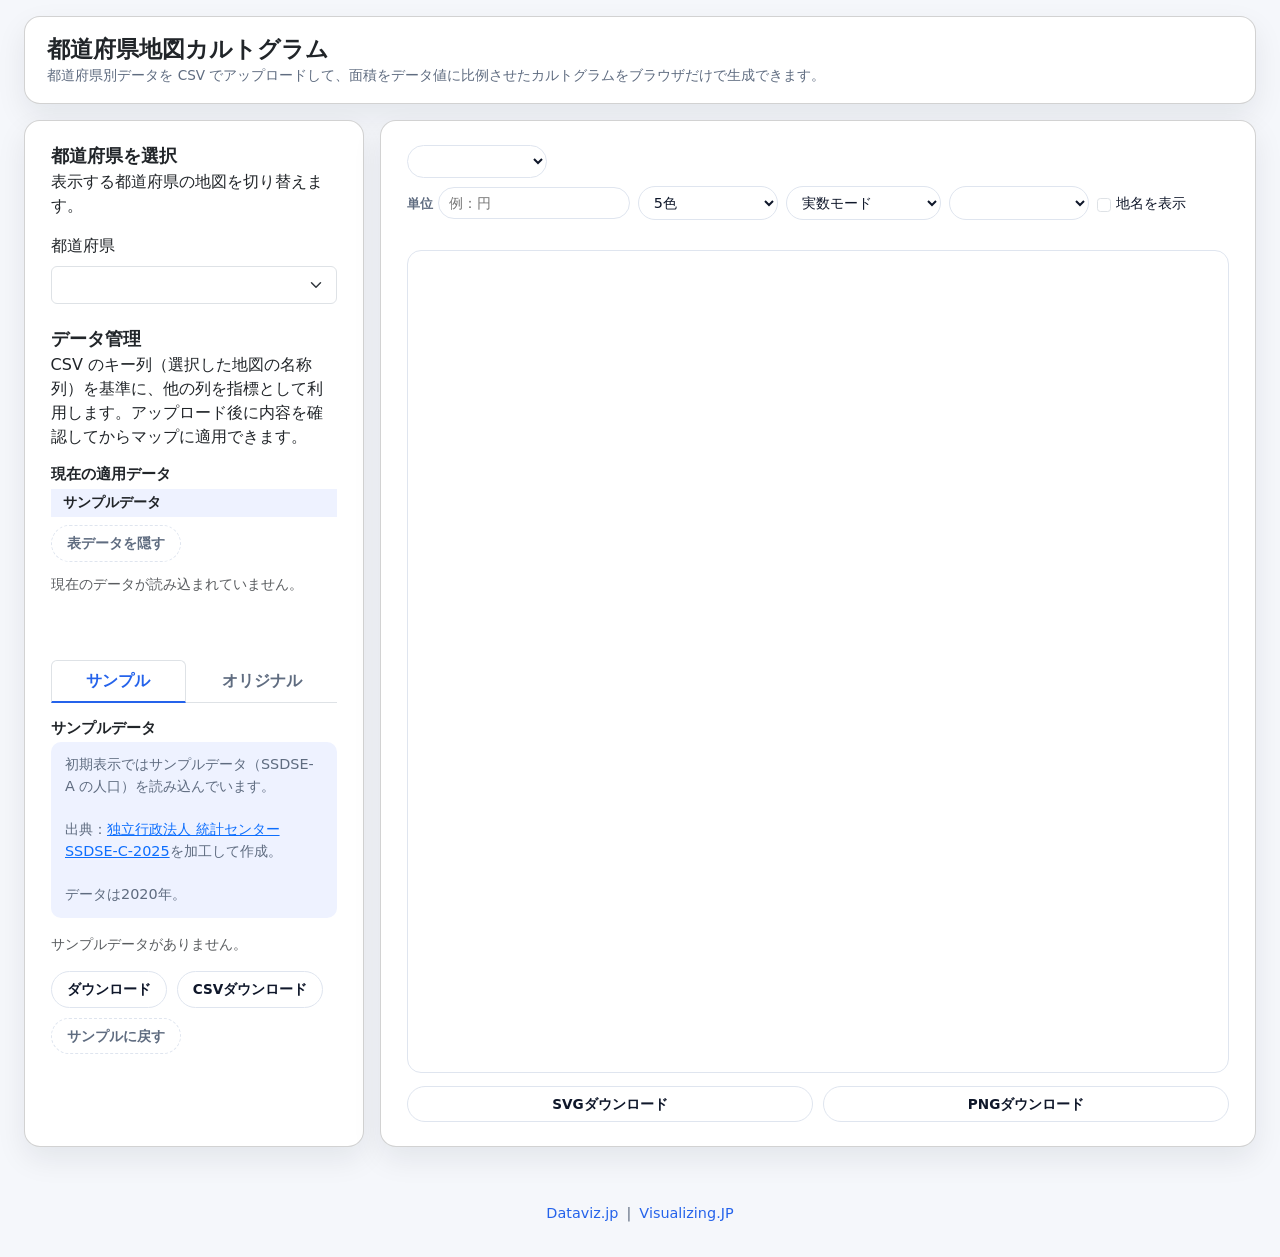
==== commit 293c50d1: "ビルドファイル" ====
--- a/docs/index.html
+++ b/docs/index.html
@@ -1 +1 @@
-<!DOCTYPE html><html><head><title>日本地図カルトグラム</title><meta charset="utf-8"><meta property="og:image" content="placeholder.png"><script async src="https://www.googletagmanager.com/gtag/js?id=G-9E4Y5K4DKT"></script><script> window.dataLayer = window.dataLayer || []; function gtag(){dataLayer.push(arguments);} gtag('js', new Date()); gtag('config', 'G-9E4Y5K4DKT'); </script><link rel="stylesheet" href="https://cdn.jsdelivr.net/npm/bootstrap@5.3.3/dist/css/bootstrap.min.css"><link rel="stylesheet" href="style.min.css"></head><body><main class="page container-fluid"><section class="card hero-card"><h1>都道府県地図カルトグラム</h1><p> 都道府県別データを CSV でアップロードして、面積をデータ値に比例させたカルトグラムをブラウザだけで生成できます。 </p></section><div class="layout"><section class="card data-panel"><div class="panel-header"><h2>都道府県を選択</h2><p> 表示する都道府県の地図を切り替えます。 </p></div><div class="field-group"><label class="form-label" for="map-select">都道府県</label><select id="map-select" class="form-select" aria-label="都道府県を選択"></select></div><div class="panel-header"><h2>データ管理</h2><p> CSV のキー列（選択した地図の名称列）を基準に、他の列を指標として利用します。アップロード後に内容を確認してからマップに適用できます。 </p></div><div class="field-group"><h3>現在の適用データ</h3><div class="current-status"><span class="status-value" id="current-data-label">サンプルデータ</span></div><button class="btn btn-tertiary" id="toggle-current-preview" type="button"> 表データを隠す </button><div id="current-data-preview" class="data-preview"></div></div><ul class="nav nav-tabs nav-fill data-tabs" id="data-tabs" role="tablist"><li class="nav-item" role="presentation"><button class="nav-link active" id="sample-tab" data-bs-toggle="pill" data-bs-target="#sample-pane" type="button" role="tab" aria-controls="sample-pane" aria-selected="true">サンプル</button></li><li class="nav-item" role="presentation"><button class="nav-link" id="upload-tab" data-bs-toggle="pill" data-bs-target="#upload-pane" type="button" role="tab" aria-controls="upload-pane" aria-selected="false">オリジナル</button></li></ul><div class="tab-content" id="data-tab-content"><div class="tab-pane fade show active" id="sample-pane" role="tabpanel" aria-labelledby="sample-tab"><div class="field-group"><h3>サンプルデータ</h3><p class="info-note"> 初期表示ではサンプルデータ（SSDSE-A の人口）を読み込んでいます。<br /><br /> 出典：<a href="https://www.nstac.go.jp/use/literacy/SSDSE/" target="_blank">独立行政法人 統計センター SSDSE-C-2025</a>を加工して作成。<br /><br />データは2025年6月30日公開。 </p><div id="sample-data-preview" class="data-preview"></div><div class="button-row wrap"><button class="btn btn-secondary" id="download-sample" type="button">ダウンロード</button><button class="btn btn-secondary" id="download-data-csv" type="button">CSVダウンロード</button><button class="btn btn-tertiary" id="reset-data" type="button">サンプルに戻す</button></div></div></div><div class="tab-pane fade" id="upload-pane" role="tabpanel" aria-labelledby="upload-tab"><div class="field-group"><h3>データアップロード</h3><div id="dropzone" class="upload-area"><p class="title">CSV をドラッグ＆ドロップ</p><p>または</p><label class="file-input-label btn btn-secondary"><input type="file" id="file-input" accept=".csv,text/csv"> ファイルを選択 </label></div><p id="upload-status" class="help-text"></p></div><div id="preview" class="field-group is-hidden"><div class="section-header"><h3>アップロードプレビュー</h3></div><div id="preview-table" class="table-container"></div><div id="preview-stats" class="preview-stats"></div><button class="btn btn-primary full-width" id="apply-data" type="button" disabled> このデータを適用 </button></div></div></div></section><section class="card map-card" id="map-card"><div class="map-card-header"><div class="map-heading"><div class="map-select"><select id="field" aria-label="データ指標"></select><div class="map-controls"><div class="unit-field"><label for="legend-unit">単位</label><input id="legend-unit" type="text" maxlength="16" placeholder="例：円"></div><select id="legend-cells" aria-label="凡例の色数"><option value="3">3色</option><option value="4">4色</option><option value="5" selected>5色</option><option value="6">6色</option><option value="7">7色</option></select><select id="display-mode" aria-label="表示モード"><option value="value" selected>実数モード</option><option value="ranking">ランキングモード</option></select><select id="color-scheme" aria-label="カラースキーム"></select><label class="label-toggle" for="show-labels"><input type="checkbox" id="show-labels" class="form-check-input"><span>地名を表示</span></label></div></div></div></div><div id="map-container" class="map-frame"><svg id="map" viewBox="0 0 800 800" preserveAspectRatio="xMidYMid meet"></svg></div><div class="button-row stretch download-row"><button class="btn btn-secondary" id="download-svg-btn" type="button">SVGダウンロード</button><button class="btn btn-secondary" id="download-png-btn" type="button">PNGダウンロード</button></div></section></div></main><footer class="footer-links"><div class="links-container"><a href="https://www.dataviz.jp/" target="_blank" rel="noreferrer noopener">Dataviz.jp</a><span class="divider">|</span><a href="https://visualizing.jp/" target="_blank" rel="noreferrer noopener">Visualizing.JP</a></div></footer><script src="https://cdn.jsdelivr.net/npm/bootstrap@5.3.3/dist/js/bootstrap.bundle.min.js"></script><script src="app.min.js"></script></body></html>+<!DOCTYPE html><html><head><title>都道府県地図カルトグラム</title><meta charset="utf-8"><meta property="og:image" content="placeholder.png"><script async src="https://www.googletagmanager.com/gtag/js?id=G-9E4Y5K4DKT"></script><script> window.dataLayer = window.dataLayer || []; function gtag(){dataLayer.push(arguments);} gtag('js', new Date()); gtag('config', 'G-9E4Y5K4DKT'); </script><link rel="stylesheet" href="https://cdn.jsdelivr.net/npm/bootstrap@5.3.3/dist/css/bootstrap.min.css"><link rel="stylesheet" href="style.min.css"></head><body><main class="page container-fluid"><section class="card hero-card"><h1>都道府県地図カルトグラム</h1><p> 都道府県別データを CSV でアップロードして、面積をデータ値に比例させたカルトグラムをブラウザだけで生成できます。 </p></section><div class="layout"><section class="card data-panel"><div class="panel-header"><h2>都道府県を選択</h2><p> 表示する都道府県の地図を切り替えます。 </p></div><div class="field-group"><label class="form-label" for="map-select">都道府県</label><select id="map-select" class="form-select" aria-label="都道府県を選択"></select></div><div class="panel-header"><h2>データ管理</h2><p> CSV のキー列（選択した地図の名称列）を基準に、他の列を指標として利用します。アップロード後に内容を確認してからマップに適用できます。 </p></div><div class="field-group"><h3>現在の適用データ</h3><div class="current-status"><span class="status-value" id="current-data-label">サンプルデータ</span></div><button class="btn btn-tertiary" id="toggle-current-preview" type="button"> 表データを隠す </button><div id="current-data-preview" class="data-preview"></div></div><ul class="nav nav-tabs nav-fill data-tabs" id="data-tabs" role="tablist"><li class="nav-item" role="presentation"><button class="nav-link active" id="sample-tab" data-bs-toggle="pill" data-bs-target="#sample-pane" type="button" role="tab" aria-controls="sample-pane" aria-selected="true">サンプル</button></li><li class="nav-item" role="presentation"><button class="nav-link" id="upload-tab" data-bs-toggle="pill" data-bs-target="#upload-pane" type="button" role="tab" aria-controls="upload-pane" aria-selected="false">オリジナル</button></li></ul><div class="tab-content" id="data-tab-content"><div class="tab-pane fade show active" id="sample-pane" role="tabpanel" aria-labelledby="sample-tab"><div class="field-group"><h3>サンプルデータ</h3><p class="info-note"> 初期表示ではサンプルデータ（SSDSE-A の人口）を読み込んでいます。<br /><br /> 出典：<a href="https://www.nstac.go.jp/use/literacy/SSDSE/" target="_blank">独立行政法人 統計センター SSDSE-C-2025</a>を加工して作成。<br /><br />データは2020年。 </p><div id="sample-data-preview" class="data-preview"></div><div class="button-row wrap"><button class="btn btn-secondary" id="download-sample" type="button">ダウンロード</button><button class="btn btn-secondary" id="download-data-csv" type="button">CSVダウンロード</button><button class="btn btn-tertiary" id="reset-data" type="button">サンプルに戻す</button></div></div></div><div class="tab-pane fade" id="upload-pane" role="tabpanel" aria-labelledby="upload-tab"><div class="field-group"><h3>データアップロード</h3><div id="dropzone" class="upload-area"><p class="title">CSV をドラッグ＆ドロップ</p><p>または</p><label class="file-input-label btn btn-secondary"><input type="file" id="file-input" accept=".csv,text/csv"> ファイルを選択 </label></div><p id="upload-status" class="help-text"></p></div><div id="preview" class="field-group is-hidden"><div class="section-header"><h3>アップロードプレビュー</h3></div><div id="preview-table" class="table-container"></div><div id="preview-stats" class="preview-stats"></div><button class="btn btn-primary full-width" id="apply-data" type="button" disabled> このデータを適用 </button></div></div></div></section><section class="card map-card" id="map-card"><div class="map-card-header"><div class="map-heading"><div class="map-select"><select id="field" aria-label="データ指標"></select><div class="map-controls"><div class="unit-field"><label for="legend-unit">単位</label><input id="legend-unit" type="text" maxlength="16" placeholder="例：円"></div><select id="legend-cells" aria-label="凡例の色数"><option value="3">3色</option><option value="4">4色</option><option value="5" selected>5色</option><option value="6">6色</option><option value="7">7色</option></select><select id="display-mode" aria-label="表示モード"><option value="value" selected>実数モード</option><option value="ranking">ランキングモード</option></select><select id="color-scheme" aria-label="カラースキーム"></select><label class="label-toggle" for="show-labels"><input type="checkbox" id="show-labels" class="form-check-input"><span>地名を表示</span></label></div></div></div></div><div id="map-container" class="map-frame"><svg id="map" viewBox="0 0 800 800" preserveAspectRatio="xMidYMid meet"></svg></div><div class="button-row stretch download-row"><button class="btn btn-secondary" id="download-svg-btn" type="button">SVGダウンロード</button><button class="btn btn-secondary" id="download-png-btn" type="button">PNGダウンロード</button></div></section></div></main><footer class="footer-links"><div class="links-container"><a href="https://www.dataviz.jp/" target="_blank" rel="noreferrer noopener">Dataviz.jp</a><span class="divider">|</span><a href="https://visualizing.jp/" target="_blank" rel="noreferrer noopener">Visualizing.JP</a></div></footer><script src="https://cdn.jsdelivr.net/npm/bootstrap@5.3.3/dist/js/bootstrap.bundle.min.js"></script><script src="app.min.js"></script></body></html>
--- a/docs/style.min.css
+++ b/docs/style.min.css
@@ -1 +1 @@
-:root{--page-bg:#f5f7fb;--card-bg:#ffffff;--border-color:#dfe5ef;--text-muted:#5f6c80;--accent:#2563eb;--accent-dark:#1e4fcc;--secondary-bg:#eef2ff}body{background:var(--page-bg);color:#0f172a;margin:0}.page{width:100%;max-width:none;padding:1rem clamp(.75rem,2vw,1.5rem) 2rem;display:flex;flex-direction:column;gap:1rem}.card{background:var(--card-bg);border-radius:16px;padding:1.5rem 1.6rem;box-shadow:0 12px 30px rgba(15,23,42,.08)}.hero-card{padding:1.1rem 1.4rem;text-align:left;margin:0}.hero-card h1{margin-bottom:.15rem;font-size:1.45rem;font-weight:700}.hero-card p{margin:0;font-size:.85rem;color:var(--text-muted)}.layout{display:flex;gap:1rem;align-items:stretch;flex-wrap:nowrap}.data-panel{flex:0 0 340px;max-width:340px}.map-card{flex:1 1 auto;min-width:0}.footer-links{padding:1.5rem 1rem 2rem;text-align:center;font-size:.9rem}.footer-links .links-container{display:inline-flex;gap:.5rem;align-items:center;color:var(--text-muted)}.footer-links a{color:var(--accent);text-decoration:none}.footer-links a:hover{text-decoration:underline}.footer-links .divider{color:var(--text-muted)}@media screen and (max-width:1024px){.page{padding:.75rem 1rem 2rem}.layout{flex-direction:column;gap:.75rem}.data-panel{flex:1 1 100%;max-width:100%}}.panel-header h2{margin-bottom:.2rem;font-size:1.15rem;font-weight:700}.map-card-header h2{font-size:1.25rem;margin:0;font-weight:700}.map-select{display:flex;gap:.5rem;flex-wrap:wrap;align-items:center}.map-select select{min-width:150px;padding:.4rem .8rem;border-radius:999px;border:1px solid var(--border-color);background:#fff;font-size:.85rem;color:#0f172a}.map-controls{display:flex;gap:.5rem;flex-wrap:wrap;align-items:center}.map-controls select{min-width:120px}.label-toggle{display:inline-flex;align-items:center;gap:.35rem;font-size:.85rem;color:#0f172a;white-space:nowrap}.map-select .unit-field{display:flex;align-items:center;gap:.35rem;font-size:.75rem;color:var(--text-muted);white-space:nowrap}.map-select .unit-field label{font-weight:600;font-size:.8rem}.map-select .unit-field input{min-width:90px;padding:.3rem .6rem;border-radius:999px;border:1px solid var(--border-color);background:#fff;font-size:.85rem;color:#0f172a}.map-select .unit-field input:disabled{background:#f2f4f7;color:#9ea0a5;border-color:#dcdfe7;cursor:not-allowed}#legend .legend-title{font-size:12px;font-weight:600;fill:#0f172a}#legend text{font-size:11px;fill:var(--text-muted)}.state-label{font-size:10px;fill:#111;text-anchor:middle;pointer-events:none;paint-order:stroke;stroke:#fff;stroke-width:2px}.info-note{font-size:.9rem;color:var(--text-muted);background:var(--secondary-bg);padding:.75rem .9rem;border-radius:10px}.field-group{margin-bottom:1.5rem}.field-group h3{margin-bottom:.35rem;font-size:.95rem;font-weight:700}.data-tabs{margin:1.5rem 0 1rem}.data-tabs .nav-link{color:var(--text-muted);font-weight:600}.data-tabs .nav-link.active{color:var(--accent);border-bottom:2px solid var(--accent)}.button-row{display:flex;gap:.6rem;flex-wrap:wrap}.button-row.wrap{margin-bottom:.5rem}.button-row.stretch{width:100%}.button-row.stretch .btn{flex:1 1 0;justify-content:center}.download-row{margin-top:.8rem}.btn{border:none;border-radius:999px;padding:.45rem .95rem;font-weight:600;cursor:pointer;display:inline-flex;align-items:center;justify-content:center;gap:.35rem;transition:all .2s ease;font-size:.85rem}.btn:disabled{opacity:.6;cursor:not-allowed}.btn-primary{background:var(--accent);color:#fff}.btn-primary:hover:not(:disabled){background:var(--accent-dark)}.btn-secondary{background:#fff;color:#0f172a;border:1px solid var(--border-color)}.btn-secondary:focus-visible,.btn-secondary:hover:not(:disabled){border-color:var(--accent);color:var(--accent);background:rgba(37,99,235,.08)}.btn-tertiary{background:0 0;color:var(--text-muted);border:1px dashed var(--border-color)}.btn-tertiary:hover{border-color:var(--accent);color:var(--accent)}.full-width{width:100%}.upload-area{border:2px dashed var(--border-color);border-radius:14px;padding:1.5rem;text-align:center;background:rgba(255,255,255,.8);cursor:pointer;transition:border-color .2s ease,background .2s ease}.upload-area.dragover{border-color:var(--accent);background:rgba(37,99,235,.06)}.upload-area .title{margin-bottom:.2rem;font-weight:600}.file-input-label input{display:none}.help-text{font-size:.85rem;color:var(--text-muted);min-height:1.4em}.help-text.tone-info{color:var(--accent)}.help-text.tone-success{color:#15803d}.help-text.tone-danger{color:#dc2626}.text-muted{color:var(--text-muted);font-size:.9rem}.text-success{color:#15803d;font-size:.9rem}.small-text{font-size:.8rem}.current-status{display:flex;width:100%;border-radius:0;background:var(--secondary-bg);overflow:hidden;margin-bottom:.5rem}.status-label{background:#1d2a5b;color:#fff;padding:.2rem .75rem;font-size:.85rem}.status-value{padding:.2rem .75rem;font-weight:600;font-size:.9rem}.status-value.is-custom{color:var(--accent)}.status-value.is-sample{color:#0f172a}.data-preview{max-height:300px;overflow:auto;margin-top:.75rem}.is-hidden{display:none!important}.map-card-header{display:flex;justify-content:space-between;align-items:flex-start;gap:1rem;flex-wrap:wrap;margin-bottom:30px}.map-heading{display:flex;align-items:center;gap:.75rem}.map-heading .map-select{margin-left:auto;display:flex;align-items:center}.status-pill{font-size:.85rem;color:var(--text-muted);background:var(--secondary-bg);padding:.2rem .8rem;border-radius:999px}.status-pill.empty{background:0 0;padding:0}.map-select select{min-width:140px;margin:0;padding:.35rem .65rem;font-size:.9rem;height:2.1rem}.map-select select:disabled{opacity:.5;background-color:#f9f9f9;cursor:not-allowed}.map-frame{position:relative;width:100%;aspect-ratio:1/1;min-height:320px;background:#fff;border-radius:14px;border:1px solid var(--border-color);overflow:hidden}#map{width:100%;height:100%}path.state{stroke:#666;stroke-width:.5}path.state:hover{stroke:#000}.btn.is-loading{position:relative;pointer-events:none}.btn.is-loading::after{content:"";width:14px;height:14px;border:2px solid rgba(255,255,255,.5);border-top-color:#fff;border-radius:50%;animation:spin .8s linear infinite}.btn.btn-secondary.is-loading::after,.btn.btn-tertiary.is-loading::after{border-color:rgba(37,99,235,.3);border-top-color:var(--accent)}@keyframes spin{to{transform:rotate(360deg)}}.data-table{width:100%;border-collapse:collapse;font-size:.85rem}.data-table td,.data-table th{padding:.35rem .6rem;text-align:left;white-space:nowrap;border-bottom:1px solid var(--border-color)}.data-table tbody tr:hover{background:#f8fafc}.preview-stats p{font-size:.9rem}+:root{--page-bg:#f5f7fb;--card-bg:#ffffff;--border-color:#dfe5ef;--text-muted:#5f6c80;--accent:#2563eb;--accent-dark:#1e4fcc;--secondary-bg:#eef2ff}body{background:var(--page-bg);color:#0f172a;margin:0}.page{width:100%;max-width:none;padding:1rem clamp(.75rem,2vw,1.5rem) 2rem;display:flex;flex-direction:column;gap:1rem}.card{background:var(--card-bg);border-radius:16px;padding:1.5rem 1.6rem;box-shadow:0 12px 30px rgba(15,23,42,.08)}.hero-card{padding:1.1rem 1.4rem;text-align:left;margin:0}.hero-card h1{margin-bottom:.15rem;font-size:1.45rem;font-weight:700}.hero-card p{margin:0;font-size:.85rem;color:var(--text-muted)}.layout{display:flex;gap:1rem;align-items:stretch;flex-wrap:nowrap}.data-panel{flex:0 0 340px;max-width:340px}.map-card{flex:1 1 auto;min-width:0}.footer-links{padding:1.5rem 1rem 2rem;text-align:center;font-size:.9rem}.footer-links .links-container{display:inline-flex;gap:.5rem;align-items:center;color:var(--text-muted)}.footer-links a{color:var(--accent);text-decoration:none}.footer-links a:hover{text-decoration:underline}.footer-links .divider{color:var(--text-muted)}@media screen and (max-width:1024px){.page{padding:.75rem 1rem 2rem}.layout{flex-direction:column;gap:.75rem}.data-panel{flex:1 1 100%;max-width:100%}}.panel-header h2{margin-bottom:.2rem;font-size:1.15rem;font-weight:700}.map-card-header h2{font-size:1.25rem;margin:0;font-weight:700}.map-select{display:flex;gap:.5rem;flex-wrap:wrap;align-items:center}.map-select select{min-width:150px;padding:.4rem .8rem;border-radius:999px;border:1px solid var(--border-color);background:#fff;font-size:.85rem;color:#0f172a}.map-controls{display:flex;gap:.5rem;flex-wrap:wrap;align-items:center}.map-controls select{min-width:120px}.label-toggle{display:inline-flex;align-items:center;gap:.35rem;font-size:.85rem;color:#0f172a;white-space:nowrap}.map-select .unit-field{display:flex;align-items:center;gap:.35rem;font-size:.75rem;color:var(--text-muted);white-space:nowrap}.map-select .unit-field label{font-weight:600;font-size:.8rem}.map-select .unit-field input{min-width:90px;padding:.3rem .6rem;border-radius:999px;border:1px solid var(--border-color);background:#fff;font-size:.85rem;color:#0f172a}.map-select .unit-field input:disabled{background:#f2f4f7;color:#9ea0a5;border-color:#dcdfe7;cursor:not-allowed}#legend .legend-title{font-size:12px;font-weight:600;fill:#0f172a}#legend text{font-size:11px;fill:var(--text-muted)}.state-label{font-size:8px;fill:#111;text-anchor:middle;pointer-events:none;paint-order:stroke;stroke:#fff;stroke-width:2px}.map-selected-label{font-size:30px;font-weight:400;fill:#0f172a;pointer-events:none}.info-note{font-size:.9rem;color:var(--text-muted);background:var(--secondary-bg);padding:.75rem .9rem;border-radius:10px}.field-group{margin-bottom:1.5rem}.field-group h3{margin-bottom:.35rem;font-size:.95rem;font-weight:700}.data-tabs{margin:1.5rem 0 1rem}.data-tabs .nav-link{color:var(--text-muted);font-weight:600}.data-tabs .nav-link.active{color:var(--accent);border-bottom:2px solid var(--accent)}.button-row{display:flex;gap:.6rem;flex-wrap:wrap}.button-row.wrap{margin-bottom:.5rem}.button-row.stretch{width:100%}.button-row.stretch .btn{flex:1 1 0;justify-content:center}.download-row{margin-top:.8rem}.btn{border:none;border-radius:999px;padding:.45rem .95rem;font-weight:600;cursor:pointer;display:inline-flex;align-items:center;justify-content:center;gap:.35rem;transition:all .2s ease;font-size:.85rem}.btn:disabled{opacity:.6;cursor:not-allowed}.btn-primary{background:var(--accent);color:#fff}.btn-primary:hover:not(:disabled){background:var(--accent-dark)}.btn-secondary{background:#fff;color:#0f172a;border:1px solid var(--border-color)}.btn-secondary:focus-visible,.btn-secondary:hover:not(:disabled){border-color:var(--accent);color:var(--accent);background:rgba(37,99,235,.08)}.btn-tertiary{background:0 0;color:var(--text-muted);border:1px dashed var(--border-color)}.btn-tertiary:hover{border-color:var(--accent);color:var(--accent)}.full-width{width:100%}.upload-area{border:2px dashed var(--border-color);border-radius:14px;padding:1.5rem;text-align:center;background:rgba(255,255,255,.8);cursor:pointer;transition:border-color .2s ease,background .2s ease}.upload-area.dragover{border-color:var(--accent);background:rgba(37,99,235,.06)}.upload-area .title{margin-bottom:.2rem;font-weight:600}.file-input-label input{display:none}.help-text{font-size:.85rem;color:var(--text-muted);min-height:1.4em}.help-text.tone-info{color:var(--accent)}.help-text.tone-success{color:#15803d}.help-text.tone-danger{color:#dc2626}.text-muted{color:var(--text-muted);font-size:.9rem}.text-success{color:#15803d;font-size:.9rem}.small-text{font-size:.8rem}.current-status{display:flex;width:100%;border-radius:0;background:var(--secondary-bg);overflow:hidden;margin-bottom:.5rem}.status-label{background:#1d2a5b;color:#fff;padding:.2rem .75rem;font-size:.85rem}.status-value{padding:.2rem .75rem;font-weight:600;font-size:.9rem}.status-value.is-custom{color:var(--accent)}.status-value.is-sample{color:#0f172a}.data-preview{max-height:300px;overflow:auto;margin-top:.75rem}.is-hidden{display:none!important}.map-card-header{display:flex;justify-content:space-between;align-items:flex-start;gap:1rem;flex-wrap:wrap;margin-bottom:30px}.map-heading{display:flex;align-items:center;gap:.75rem}.map-heading .map-select{margin-left:auto;display:flex;align-items:center}.status-pill{font-size:.85rem;color:var(--text-muted);background:var(--secondary-bg);padding:.2rem .8rem;border-radius:999px}.status-pill.empty{background:0 0;padding:0}.map-select select{min-width:140px;margin:0;padding:.35rem .65rem;font-size:.9rem;height:2.1rem}.map-select select:disabled{opacity:.5;background-color:#f9f9f9;cursor:not-allowed}.map-frame{position:relative;width:100%;aspect-ratio:1/1;min-height:320px;background:#fff;border-radius:14px;border:1px solid var(--border-color);overflow:hidden}#map{width:100%;height:100%}path.state{stroke:#666;stroke-width:.5}path.state:hover{stroke:#000}.btn.is-loading{position:relative;pointer-events:none}.btn.is-loading::after{content:"";width:14px;height:14px;border:2px solid rgba(255,255,255,.5);border-top-color:#fff;border-radius:50%;animation:spin .8s linear infinite}.btn.btn-secondary.is-loading::after,.btn.btn-tertiary.is-loading::after{border-color:rgba(37,99,235,.3);border-top-color:var(--accent)}@keyframes spin{to{transform:rotate(360deg)}}.data-table{width:100%;border-collapse:collapse;font-size:.85rem}.data-table td,.data-table th{padding:.35rem .6rem;text-align:left;white-space:nowrap;border-bottom:1px solid var(--border-color)}.data-table tbody tr:hover{background:#f8fafc}.preview-stats p{font-size:.9rem}
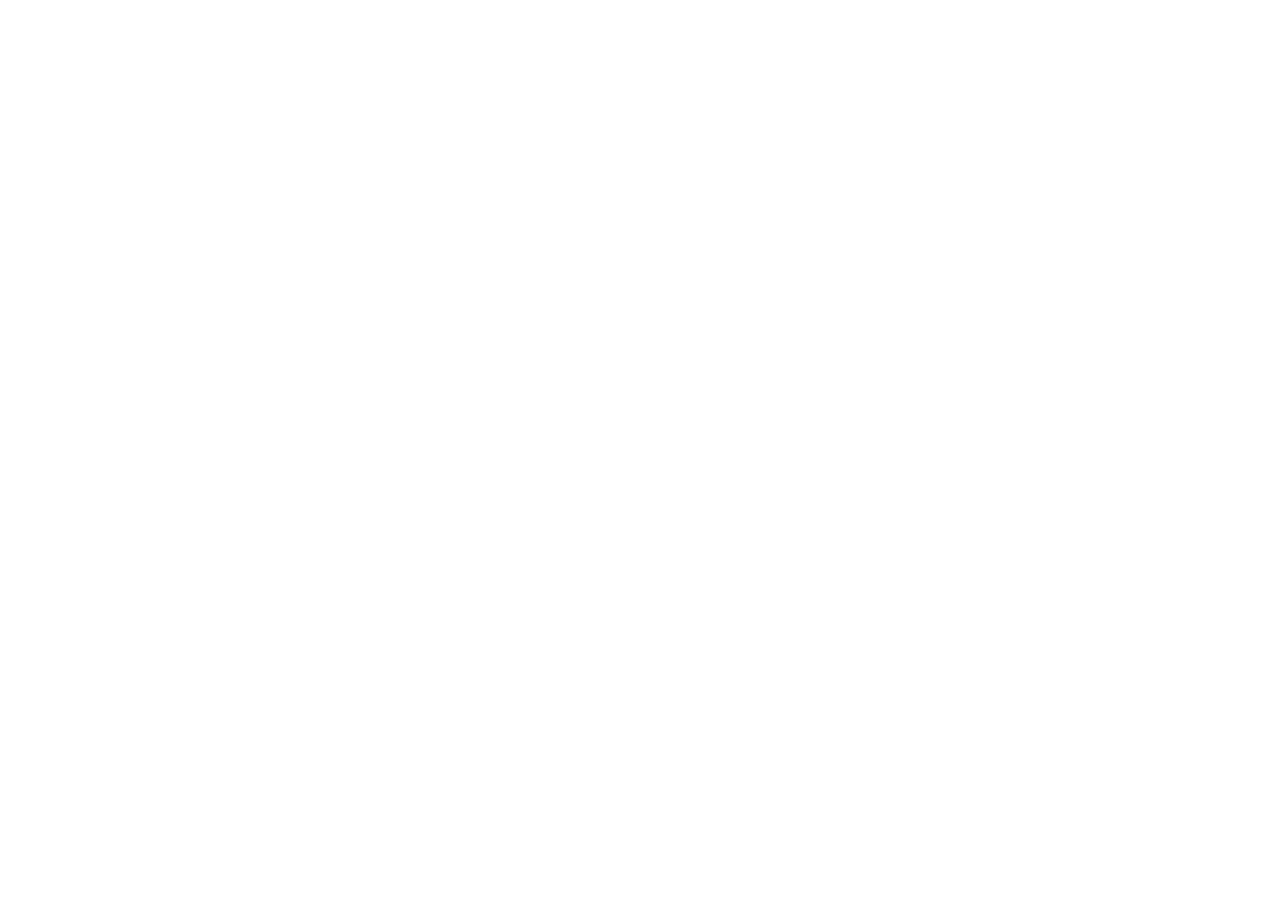
==== commit b9591f96: "ビルドファイル" ====
--- a/docs/index.html
+++ b/docs/index.html
@@ -1 +1 @@
-<!DOCTYPE html><html><head><title>都道府県地図カルトグラム</title><meta charset="utf-8"><meta property="og:image" content="placeholder.png"><script async src="https://www.googletagmanager.com/gtag/js?id=G-9E4Y5K4DKT"></script><script> window.dataLayer = window.dataLayer || []; function gtag(){dataLayer.push(arguments);} gtag('js', new Date()); gtag('config', 'G-9E4Y5K4DKT'); </script><link rel="stylesheet" href="https://cdn.jsdelivr.net/npm/bootstrap@5.3.3/dist/css/bootstrap.min.css"><link rel="stylesheet" href="style.min.css"></head><body><main class="page container-fluid"><section class="card hero-card"><h1>都道府県地図カルトグラム</h1><p> 都道府県別データを CSV でアップロードして、面積をデータ値に比例させたカルトグラムをブラウザだけで生成できます。 </p></section><div class="layout"><section class="card data-panel"><div class="panel-header"><h2>都道府県を選択</h2><p> 表示する都道府県の地図を切り替えます。 </p></div><div class="field-group"><label class="form-label" for="map-select">都道府県</label><select id="map-select" class="form-select" aria-label="都道府県を選択"></select></div><div class="panel-header"><h2>データ管理</h2><p> CSV のキー列（選択した地図の名称列）を基準に、他の列を指標として利用します。アップロード後に内容を確認してからマップに適用できます。 </p></div><div class="field-group"><h3>現在の適用データ</h3><div class="current-status"><span class="status-value" id="current-data-label">サンプルデータ</span></div><button class="btn btn-tertiary" id="toggle-current-preview" type="button"> 表データを隠す </button><div id="current-data-preview" class="data-preview"></div></div><ul class="nav nav-tabs nav-fill data-tabs" id="data-tabs" role="tablist"><li class="nav-item" role="presentation"><button class="nav-link active" id="sample-tab" data-bs-toggle="pill" data-bs-target="#sample-pane" type="button" role="tab" aria-controls="sample-pane" aria-selected="true">サンプル</button></li><li class="nav-item" role="presentation"><button class="nav-link" id="upload-tab" data-bs-toggle="pill" data-bs-target="#upload-pane" type="button" role="tab" aria-controls="upload-pane" aria-selected="false">オリジナル</button></li></ul><div class="tab-content" id="data-tab-content"><div class="tab-pane fade show active" id="sample-pane" role="tabpanel" aria-labelledby="sample-tab"><div class="field-group"><h3>サンプルデータ</h3><p class="info-note"> 初期表示ではサンプルデータ（SSDSE-A の人口）を読み込んでいます。<br /><br /> 出典：<a href="https://www.nstac.go.jp/use/literacy/SSDSE/" target="_blank">独立行政法人 統計センター SSDSE-C-2025</a>を加工して作成。<br /><br />データは2020年。 </p><div id="sample-data-preview" class="data-preview"></div><div class="button-row wrap"><button class="btn btn-secondary" id="download-sample" type="button">ダウンロード</button><button class="btn btn-secondary" id="download-data-csv" type="button">CSVダウンロード</button><button class="btn btn-tertiary" id="reset-data" type="button">サンプルに戻す</button></div></div></div><div class="tab-pane fade" id="upload-pane" role="tabpanel" aria-labelledby="upload-tab"><div class="field-group"><h3>データアップロード</h3><div id="dropzone" class="upload-area"><p class="title">CSV をドラッグ＆ドロップ</p><p>または</p><label class="file-input-label btn btn-secondary"><input type="file" id="file-input" accept=".csv,text/csv"> ファイルを選択 </label></div><p id="upload-status" class="help-text"></p></div><div id="preview" class="field-group is-hidden"><div class="section-header"><h3>アップロードプレビュー</h3></div><div id="preview-table" class="table-container"></div><div id="preview-stats" class="preview-stats"></div><button class="btn btn-primary full-width" id="apply-data" type="button" disabled> このデータを適用 </button></div></div></div></section><section class="card map-card" id="map-card"><div class="map-card-header"><div class="map-heading"><div class="map-select"><select id="field" aria-label="データ指標"></select><div class="map-controls"><div class="unit-field"><label for="legend-unit">単位</label><input id="legend-unit" type="text" maxlength="16" placeholder="例：円"></div><select id="legend-cells" aria-label="凡例の色数"><option value="3">3色</option><option value="4">4色</option><option value="5" selected>5色</option><option value="6">6色</option><option value="7">7色</option></select><select id="display-mode" aria-label="表示モード"><option value="value" selected>実数モード</option><option value="ranking">ランキングモード</option></select><select id="color-scheme" aria-label="カラースキーム"></select><label class="label-toggle" for="show-labels"><input type="checkbox" id="show-labels" class="form-check-input"><span>地名を表示</span></label></div></div></div></div><div id="map-container" class="map-frame"><svg id="map" viewBox="0 0 800 800" preserveAspectRatio="xMidYMid meet"></svg></div><div class="button-row stretch download-row"><button class="btn btn-secondary" id="download-svg-btn" type="button">SVGダウンロード</button><button class="btn btn-secondary" id="download-png-btn" type="button">PNGダウンロード</button></div></section></div></main><footer class="footer-links"><div class="links-container"><a href="https://www.dataviz.jp/" target="_blank" rel="noreferrer noopener">Dataviz.jp</a><span class="divider">|</span><a href="https://visualizing.jp/" target="_blank" rel="noreferrer noopener">Visualizing.JP</a></div></footer><script src="https://cdn.jsdelivr.net/npm/bootstrap@5.3.3/dist/js/bootstrap.bundle.min.js"></script><script src="app.min.js"></script></body></html>+<!DOCTYPE html><html><head><title>都道府県地図カルトグラム</title><meta charset="utf-8"><meta property="og:image" content="placeholder.png"><script async src="https://www.googletagmanager.com/gtag/js?id=G-9E4Y5K4DKT"></script><script> window.dataLayer = window.dataLayer || []; function gtag() { dataLayer.push(arguments); } gtag('js', new Date()); gtag('config', 'G-9E4Y5K4DKT'); </script><link rel="stylesheet" href="https://cdn.jsdelivr.net/npm/bootstrap@5.3.3/dist/css/bootstrap.min.css"><link rel="stylesheet" href="style.min.css"></head><body><main class="page container-fluid"><section class="card hero-card"><h1>都道府県地図カルトグラム</h1><p> 都道府県別データを CSV でアップロードして、面積をデータ値に比例させたカルトグラムをブラウザだけで生成できます。 </p></section><div class="layout"><section class="card data-panel"><div class="panel-header"><h2>都道府県を選択</h2><p> 表示する都道府県の地図を切り替えます。 </p></div><div class="field-group"><label class="form-label" for="map-select">都道府県</label><select id="map-select" class="form-select" aria-label="都道府県を選択"></select></div><div class="panel-header"><h2>データ管理</h2><p> CSV のキー列（選択した地図の名称列）を基準に、他の列を指標として利用します。アップロード後に内容を確認してからマップに適用できます。 </p></div><div class="field-group"><h3>現在の適用データ</h3><div class="current-status"><span class="status-value" id="current-data-label">サンプルデータ</span></div><button class="btn btn-tertiary" id="toggle-current-preview" type="button"> 表データを隠す </button><div id="current-data-preview" class="data-preview"></div></div><ul class="nav nav-tabs nav-fill data-tabs" id="data-tabs" role="tablist"><li class="nav-item" role="presentation"><button class="nav-link active" id="sample-tab" data-bs-toggle="pill" data-bs-target="#sample-pane" type="button" role="tab" aria-controls="sample-pane" aria-selected="true">サンプル</button></li><li class="nav-item" role="presentation"><button class="nav-link" id="upload-tab" data-bs-toggle="pill" data-bs-target="#upload-pane" type="button" role="tab" aria-controls="upload-pane" aria-selected="false">オリジナル</button></li></ul><div class="tab-content" id="data-tab-content"><div class="tab-pane fade show active" id="sample-pane" role="tabpanel" aria-labelledby="sample-tab"><div class="field-group"><h3>サンプルデータ</h3><p class="info-note"> 初期表示ではサンプルデータ（SSDSE-A の人口）を読み込んでいます。<br /><br /> 出典：<a href="https://www.nstac.go.jp/use/literacy/SSDSE/" target="_blank">独立行政法人 統計センター SSDSE-C-2025</a>を加工して作成。<br /><br />データは2020年。 </p><div id="sample-data-preview" class="data-preview"></div><div class="button-row wrap"><button class="btn btn-secondary" id="download-sample" type="button">ダウンロード</button><button class="btn btn-secondary" id="download-data-csv" type="button">CSVダウンロード</button><button class="btn btn-tertiary" id="reset-data" type="button">サンプルに戻す</button></div></div></div><div class="tab-pane fade" id="upload-pane" role="tabpanel" aria-labelledby="upload-tab"><div class="field-group"><h3>データアップロード</h3><div id="dropzone" class="upload-area"><p class="title">CSV をドラッグ＆ドロップ</p><p>または</p><label class="file-input-label btn btn-secondary"><input type="file" id="file-input" accept=".csv,text/csv"> ファイルを選択 </label></div><p id="upload-status" class="help-text"></p></div><div id="preview" class="field-group is-hidden"><div class="section-header"><h3>アップロードプレビュー</h3></div><div id="preview-table" class="table-container"></div><div id="preview-stats" class="preview-stats"></div><button class="btn btn-primary full-width" id="apply-data" type="button" disabled> このデータを適用 </button></div></div></div></section><section class="card map-card" id="map-card"><div class="map-card-header"><div class="map-heading"><div class="map-select"><select id="field" aria-label="データ指標"></select><div class="map-controls"><div class="unit-field"><label for="legend-unit">単位</label><input id="legend-unit" type="text" maxlength="16" placeholder="例：円"></div><select id="legend-cells" aria-label="凡例の色数"><option value="3">3色</option><option value="4">4色</option><option value="5" selected>5色</option><option value="6">6色</option><option value="7">7色</option></select><select id="display-mode" aria-label="表示モード"><option value="value" selected>実数モード</option><option value="ranking">ランキングモード</option></select><select id="color-scheme" aria-label="カラースキーム"></select><label class="label-toggle" for="show-labels"><input type="checkbox" id="show-labels" class="form-check-input"><span>地名を表示</span></label></div></div></div></div><div id="map-container" class="map-frame"><svg id="map" viewBox="0 0 800 800" preserveAspectRatio="xMidYMid meet"></svg></div><div class="button-row stretch download-row"><button class="btn btn-secondary" id="download-svg-btn" type="button">SVGダウンロード</button><button class="btn btn-secondary" id="download-png-btn" type="button">PNGダウンロード</button></div></section></div></main><footer class="footer-links"><div class="links-container"><a href="https://www.dataviz.jp/" target="_blank" rel="noreferrer noopener">Dataviz.jp</a><span class="divider">|</span><a href="https://visualizing.jp/" target="_blank" rel="noreferrer noopener">Visualizing.JP</a></div></footer><script src="https://cdn.jsdelivr.net/npm/bootstrap@5.3.3/dist/js/bootstrap.bundle.min.js"></script><script src="vendor/supabase.js"></script><script src="vendor/dataviz-auth-client.js"></script><script src="app.min.js"></script></body></html>
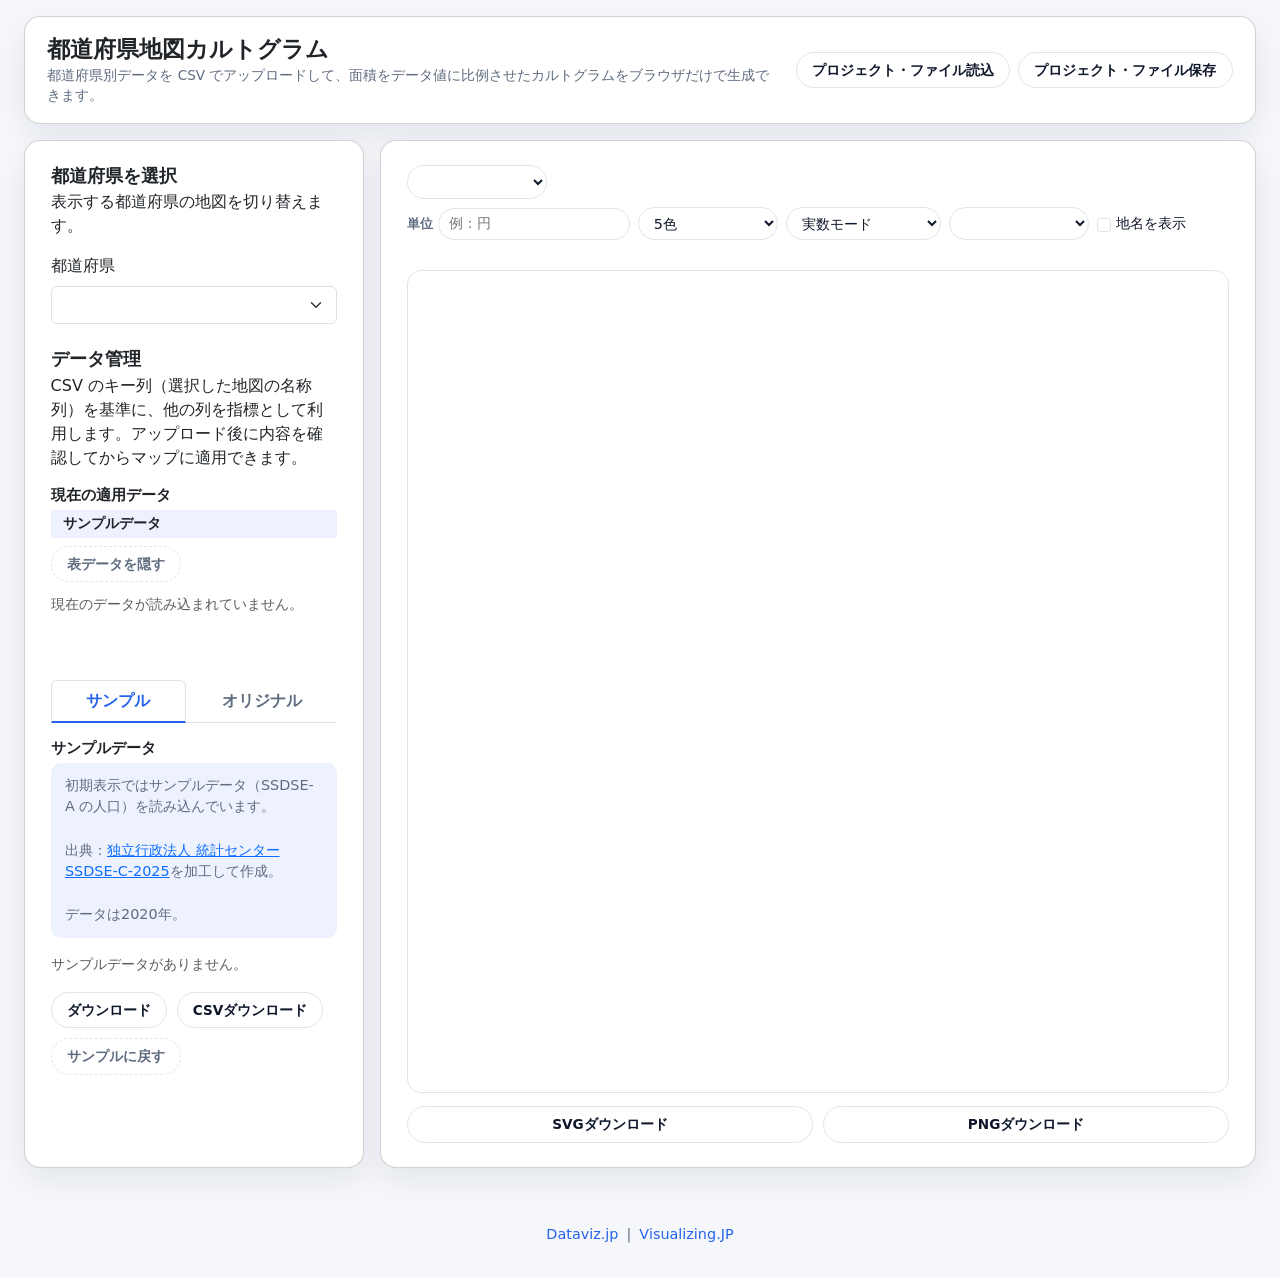
==== commit e6674b8f: "ビルドファイル" ====
--- a/docs/index.html
+++ b/docs/index.html
@@ -1 +1 @@
-<!DOCTYPE html><html><head><title>都道府県地図カルトグラム</title><meta charset="utf-8"><meta property="og:image" content="placeholder.png"><script async src="https://www.googletagmanager.com/gtag/js?id=G-9E4Y5K4DKT"></script><script> window.dataLayer = window.dataLayer || []; function gtag() { dataLayer.push(arguments); } gtag('js', new Date()); gtag('config', 'G-9E4Y5K4DKT'); </script><link rel="stylesheet" href="https://cdn.jsdelivr.net/npm/bootstrap@5.3.3/dist/css/bootstrap.min.css"><link rel="stylesheet" href="style.min.css"></head><body><main class="page container-fluid"><section class="card hero-card"><h1>都道府県地図カルトグラム</h1><p> 都道府県別データを CSV でアップロードして、面積をデータ値に比例させたカルトグラムをブラウザだけで生成できます。 </p></section><div class="layout"><section class="card data-panel"><div class="panel-header"><h2>都道府県を選択</h2><p> 表示する都道府県の地図を切り替えます。 </p></div><div class="field-group"><label class="form-label" for="map-select">都道府県</label><select id="map-select" class="form-select" aria-label="都道府県を選択"></select></div><div class="panel-header"><h2>データ管理</h2><p> CSV のキー列（選択した地図の名称列）を基準に、他の列を指標として利用します。アップロード後に内容を確認してからマップに適用できます。 </p></div><div class="field-group"><h3>現在の適用データ</h3><div class="current-status"><span class="status-value" id="current-data-label">サンプルデータ</span></div><button class="btn btn-tertiary" id="toggle-current-preview" type="button"> 表データを隠す </button><div id="current-data-preview" class="data-preview"></div></div><ul class="nav nav-tabs nav-fill data-tabs" id="data-tabs" role="tablist"><li class="nav-item" role="presentation"><button class="nav-link active" id="sample-tab" data-bs-toggle="pill" data-bs-target="#sample-pane" type="button" role="tab" aria-controls="sample-pane" aria-selected="true">サンプル</button></li><li class="nav-item" role="presentation"><button class="nav-link" id="upload-tab" data-bs-toggle="pill" data-bs-target="#upload-pane" type="button" role="tab" aria-controls="upload-pane" aria-selected="false">オリジナル</button></li></ul><div class="tab-content" id="data-tab-content"><div class="tab-pane fade show active" id="sample-pane" role="tabpanel" aria-labelledby="sample-tab"><div class="field-group"><h3>サンプルデータ</h3><p class="info-note"> 初期表示ではサンプルデータ（SSDSE-A の人口）を読み込んでいます。<br /><br /> 出典：<a href="https://www.nstac.go.jp/use/literacy/SSDSE/" target="_blank">独立行政法人 統計センター SSDSE-C-2025</a>を加工して作成。<br /><br />データは2020年。 </p><div id="sample-data-preview" class="data-preview"></div><div class="button-row wrap"><button class="btn btn-secondary" id="download-sample" type="button">ダウンロード</button><button class="btn btn-secondary" id="download-data-csv" type="button">CSVダウンロード</button><button class="btn btn-tertiary" id="reset-data" type="button">サンプルに戻す</button></div></div></div><div class="tab-pane fade" id="upload-pane" role="tabpanel" aria-labelledby="upload-tab"><div class="field-group"><h3>データアップロード</h3><div id="dropzone" class="upload-area"><p class="title">CSV をドラッグ＆ドロップ</p><p>または</p><label class="file-input-label btn btn-secondary"><input type="file" id="file-input" accept=".csv,text/csv"> ファイルを選択 </label></div><p id="upload-status" class="help-text"></p></div><div id="preview" class="field-group is-hidden"><div class="section-header"><h3>アップロードプレビュー</h3></div><div id="preview-table" class="table-container"></div><div id="preview-stats" class="preview-stats"></div><button class="btn btn-primary full-width" id="apply-data" type="button" disabled> このデータを適用 </button></div></div></div></section><section class="card map-card" id="map-card"><div class="map-card-header"><div class="map-heading"><div class="map-select"><select id="field" aria-label="データ指標"></select><div class="map-controls"><div class="unit-field"><label for="legend-unit">単位</label><input id="legend-unit" type="text" maxlength="16" placeholder="例：円"></div><select id="legend-cells" aria-label="凡例の色数"><option value="3">3色</option><option value="4">4色</option><option value="5" selected>5色</option><option value="6">6色</option><option value="7">7色</option></select><select id="display-mode" aria-label="表示モード"><option value="value" selected>実数モード</option><option value="ranking">ランキングモード</option></select><select id="color-scheme" aria-label="カラースキーム"></select><label class="label-toggle" for="show-labels"><input type="checkbox" id="show-labels" class="form-check-input"><span>地名を表示</span></label></div></div></div></div><div id="map-container" class="map-frame"><svg id="map" viewBox="0 0 800 800" preserveAspectRatio="xMidYMid meet"></svg></div><div class="button-row stretch download-row"><button class="btn btn-secondary" id="download-svg-btn" type="button">SVGダウンロード</button><button class="btn btn-secondary" id="download-png-btn" type="button">PNGダウンロード</button></div></section></div></main><footer class="footer-links"><div class="links-container"><a href="https://www.dataviz.jp/" target="_blank" rel="noreferrer noopener">Dataviz.jp</a><span class="divider">|</span><a href="https://visualizing.jp/" target="_blank" rel="noreferrer noopener">Visualizing.JP</a></div></footer><script src="https://cdn.jsdelivr.net/npm/bootstrap@5.3.3/dist/js/bootstrap.bundle.min.js"></script><script src="vendor/supabase.js"></script><script src="vendor/dataviz-auth-client.js"></script><script src="app.min.js"></script></body></html>+<!DOCTYPE html><html><head><title>都道府県地図カルトグラム</title><meta charset="utf-8"><meta property="og:image" content="placeholder.png"><script async src="https://www.googletagmanager.com/gtag/js?id=G-9E4Y5K4DKT"></script><script> window.dataLayer = window.dataLayer || []; function gtag() { dataLayer.push(arguments); } gtag('js', new Date()); gtag('config', 'G-9E4Y5K4DKT'); </script><link rel="stylesheet" href="https://cdn.jsdelivr.net/npm/bootstrap@5.3.3/dist/css/bootstrap.min.css"><link rel="stylesheet" href="style.min.css"></head><body><main class="page container-fluid"><section class="card hero-card" style="display: flex; flex-direction: row; justify-content: space-between; align-items: center; gap: 1rem;"><div><h1>都道府県地図カルトグラム</h1><p style="margin-bottom: 0;"> 都道府県別データを CSV でアップロードして、面積をデータ値に比例させたカルトグラムをブラウザだけで生成できます。 </p></div><div style="display: flex; gap: 0.5rem; flex-shrink: 0;"><button class="btn btn-secondary" id="load-project-btn" type="button">プロジェクト・ファイル読込</button><button class="btn btn-secondary" id="download-project-btn" type="button">プロジェクト・ファイル保存</button></div></section><div class="layout"><section class="card data-panel"><div class="panel-header"><h2>都道府県を選択</h2><p> 表示する都道府県の地図を切り替えます。 </p></div><div class="field-group"><label class="form-label" for="map-select">都道府県</label><select id="map-select" class="form-select" aria-label="都道府県を選択"></select></div><div class="panel-header"><h2>データ管理</h2><p> CSV のキー列（選択した地図の名称列）を基準に、他の列を指標として利用します。アップロード後に内容を確認してからマップに適用できます。 </p></div><div class="field-group"><h3>現在の適用データ</h3><div class="current-status"><span class="status-value" id="current-data-label">サンプルデータ</span></div><button class="btn btn-tertiary" id="toggle-current-preview" type="button"> 表データを隠す </button><div id="current-data-preview" class="data-preview"></div></div><ul class="nav nav-tabs nav-fill data-tabs" id="data-tabs" role="tablist"><li class="nav-item" role="presentation"><button class="nav-link active" id="sample-tab" data-bs-toggle="pill" data-bs-target="#sample-pane" type="button" role="tab" aria-controls="sample-pane" aria-selected="true">サンプル</button></li><li class="nav-item" role="presentation"><button class="nav-link" id="upload-tab" data-bs-toggle="pill" data-bs-target="#upload-pane" type="button" role="tab" aria-controls="upload-pane" aria-selected="false">オリジナル</button></li></ul><div class="tab-content" id="data-tab-content"><div class="tab-pane fade show active" id="sample-pane" role="tabpanel" aria-labelledby="sample-tab"><div class="field-group"><h3>サンプルデータ</h3><p class="info-note"> 初期表示ではサンプルデータ（SSDSE-A の人口）を読み込んでいます。<br /><br /> 出典：<a href="https://www.nstac.go.jp/use/literacy/SSDSE/" target="_blank">独立行政法人 統計センター SSDSE-C-2025</a>を加工して作成。<br /><br />データは2020年。 </p><div id="sample-data-preview" class="data-preview"></div><div class="button-row wrap"><button class="btn btn-secondary" id="download-sample" type="button">ダウンロード</button><button class="btn btn-secondary" id="download-data-csv" type="button">CSVダウンロード</button><button class="btn btn-tertiary" id="reset-data" type="button">サンプルに戻す</button></div></div></div><div class="tab-pane fade" id="upload-pane" role="tabpanel" aria-labelledby="upload-tab"><div class="field-group"><h3>データアップロード</h3><div id="dropzone" class="upload-area"><p class="title">CSV をドラッグ＆ドロップ</p><p>または</p><label class="file-input-label btn btn-secondary"><input type="file" id="file-input" accept=".csv,text/csv"> ファイルを選択 </label></div><p id="upload-status" class="help-text"></p></div><div id="preview" class="field-group is-hidden"><div class="section-header"><h3>アップロードプレビュー</h3></div><div id="preview-table" class="table-container"></div><div id="preview-stats" class="preview-stats"></div><button class="btn btn-primary full-width" id="apply-data" type="button" disabled> このデータを適用 </button></div></div></div></section><section class="card map-card" id="map-card"><div class="map-card-header"><div class="map-heading"><div class="map-select"><select id="field" aria-label="データ指標"></select><div class="map-controls"><div class="unit-field"><label for="legend-unit">単位</label><input id="legend-unit" type="text" maxlength="16" placeholder="例：円"></div><select id="legend-cells" aria-label="凡例の色数"><option value="3">3色</option><option value="4">4色</option><option value="5" selected>5色</option><option value="6">6色</option><option value="7">7色</option></select><select id="display-mode" aria-label="表示モード"><option value="value" selected>実数モード</option><option value="ranking">ランキングモード</option></select><select id="color-scheme" aria-label="カラースキーム"></select><label class="label-toggle" for="show-labels"><input type="checkbox" id="show-labels" class="form-check-input"><span>地名を表示</span></label></div></div></div></div><div id="map-container" class="map-frame"><svg id="map" viewBox="0 0 800 800" preserveAspectRatio="xMidYMid meet"></svg></div><div class="button-row stretch download-row"><button class="btn btn-secondary" id="download-svg-btn" type="button">SVGダウンロード</button><button class="btn btn-secondary" id="download-png-btn" type="button">PNGダウンロード</button></div></section></div></main><footer class="footer-links"><div class="links-container"><a href="https://www.dataviz.jp/" target="_blank" rel="noreferrer noopener">Dataviz.jp</a><span class="divider">|</span><a href="https://visualizing.jp/" target="_blank" rel="noreferrer noopener">Visualizing.JP</a></div></footer><div class="modal fade" id="projectListModal" tabindex="-1" aria-labelledby="projectListModalLabel" aria-hidden="true"><div class="modal-dialog modal-lg"><div class="modal-content"><div class="modal-header"><h5 class="modal-title" id="projectListModalLabel">保存済みプロジェクト</h5><button type="button" class="btn-close" data-bs-dismiss="modal" aria-label="Close"></button></div><div class="modal-body"><div class="list-group" id="project-list-group"><p class="text-center text-muted p-4">読み込み中...</p></div></div><div class="modal-footer"><button type="button" class="btn btn-secondary" data-bs-dismiss="modal">閉じる</button></div></div></div></div><script src="https://cdn.jsdelivr.net/npm/bootstrap@5.3.3/dist/js/bootstrap.bundle.min.js"></script><script src="https://auth.dataviz.jp/lib/supabase.js"></script><script src="https://auth.dataviz.jp/lib/dataviz-auth-client.js"></script><script src="app.min.js"></script></body></html>
--- a/docs/style.min.css
+++ b/docs/style.min.css
@@ -1 +1 @@
-:root{--page-bg:#f5f7fb;--card-bg:#ffffff;--border-color:#dfe5ef;--text-muted:#5f6c80;--accent:#2563eb;--accent-dark:#1e4fcc;--secondary-bg:#eef2ff}body{background:var(--page-bg);color:#0f172a;margin:0}.page{width:100%;max-width:none;padding:1rem clamp(.75rem,2vw,1.5rem) 2rem;display:flex;flex-direction:column;gap:1rem}.card{background:var(--card-bg);border-radius:16px;padding:1.5rem 1.6rem;box-shadow:0 12px 30px rgba(15,23,42,.08)}.hero-card{padding:1.1rem 1.4rem;text-align:left;margin:0}.hero-card h1{margin-bottom:.15rem;font-size:1.45rem;font-weight:700}.hero-card p{margin:0;font-size:.85rem;color:var(--text-muted)}.layout{display:flex;gap:1rem;align-items:stretch;flex-wrap:nowrap}.data-panel{flex:0 0 340px;max-width:340px}.map-card{flex:1 1 auto;min-width:0}.footer-links{padding:1.5rem 1rem 2rem;text-align:center;font-size:.9rem}.footer-links .links-container{display:inline-flex;gap:.5rem;align-items:center;color:var(--text-muted)}.footer-links a{color:var(--accent);text-decoration:none}.footer-links a:hover{text-decoration:underline}.footer-links .divider{color:var(--text-muted)}@media screen and (max-width:1024px){.page{padding:.75rem 1rem 2rem}.layout{flex-direction:column;gap:.75rem}.data-panel{flex:1 1 100%;max-width:100%}}.panel-header h2{margin-bottom:.2rem;font-size:1.15rem;font-weight:700}.map-card-header h2{font-size:1.25rem;margin:0;font-weight:700}.map-select{display:flex;gap:.5rem;flex-wrap:wrap;align-items:center}.map-select select{min-width:150px;padding:.4rem .8rem;border-radius:999px;border:1px solid var(--border-color);background:#fff;font-size:.85rem;color:#0f172a}.map-controls{display:flex;gap:.5rem;flex-wrap:wrap;align-items:center}.map-controls select{min-width:120px}.label-toggle{display:inline-flex;align-items:center;gap:.35rem;font-size:.85rem;color:#0f172a;white-space:nowrap}.map-select .unit-field{display:flex;align-items:center;gap:.35rem;font-size:.75rem;color:var(--text-muted);white-space:nowrap}.map-select .unit-field label{font-weight:600;font-size:.8rem}.map-select .unit-field input{min-width:90px;padding:.3rem .6rem;border-radius:999px;border:1px solid var(--border-color);background:#fff;font-size:.85rem;color:#0f172a}.map-select .unit-field input:disabled{background:#f2f4f7;color:#9ea0a5;border-color:#dcdfe7;cursor:not-allowed}#legend .legend-title{font-size:12px;font-weight:600;fill:#0f172a}#legend text{font-size:11px;fill:var(--text-muted)}.state-label{font-size:8px;fill:#111;text-anchor:middle;pointer-events:none;paint-order:stroke;stroke:#fff;stroke-width:2px}.map-selected-label{font-size:30px;font-weight:400;fill:#0f172a;pointer-events:none}.info-note{font-size:.9rem;color:var(--text-muted);background:var(--secondary-bg);padding:.75rem .9rem;border-radius:10px}.field-group{margin-bottom:1.5rem}.field-group h3{margin-bottom:.35rem;font-size:.95rem;font-weight:700}.data-tabs{margin:1.5rem 0 1rem}.data-tabs .nav-link{color:var(--text-muted);font-weight:600}.data-tabs .nav-link.active{color:var(--accent);border-bottom:2px solid var(--accent)}.button-row{display:flex;gap:.6rem;flex-wrap:wrap}.button-row.wrap{margin-bottom:.5rem}.button-row.stretch{width:100%}.button-row.stretch .btn{flex:1 1 0;justify-content:center}.download-row{margin-top:.8rem}.btn{border:none;border-radius:999px;padding:.45rem .95rem;font-weight:600;cursor:pointer;display:inline-flex;align-items:center;justify-content:center;gap:.35rem;transition:all .2s ease;font-size:.85rem}.btn:disabled{opacity:.6;cursor:not-allowed}.btn-primary{background:var(--accent);color:#fff}.btn-primary:hover:not(:disabled){background:var(--accent-dark)}.btn-secondary{background:#fff;color:#0f172a;border:1px solid var(--border-color)}.btn-secondary:focus-visible,.btn-secondary:hover:not(:disabled){border-color:var(--accent);color:var(--accent);background:rgba(37,99,235,.08)}.btn-tertiary{background:0 0;color:var(--text-muted);border:1px dashed var(--border-color)}.btn-tertiary:hover{border-color:var(--accent);color:var(--accent)}.full-width{width:100%}.upload-area{border:2px dashed var(--border-color);border-radius:14px;padding:1.5rem;text-align:center;background:rgba(255,255,255,.8);cursor:pointer;transition:border-color .2s ease,background .2s ease}.upload-area.dragover{border-color:var(--accent);background:rgba(37,99,235,.06)}.upload-area .title{margin-bottom:.2rem;font-weight:600}.file-input-label input{display:none}.help-text{font-size:.85rem;color:var(--text-muted);min-height:1.4em}.help-text.tone-info{color:var(--accent)}.help-text.tone-success{color:#15803d}.help-text.tone-danger{color:#dc2626}.text-muted{color:var(--text-muted);font-size:.9rem}.text-success{color:#15803d;font-size:.9rem}.small-text{font-size:.8rem}.current-status{display:flex;width:100%;border-radius:0;background:var(--secondary-bg);overflow:hidden;margin-bottom:.5rem}.status-label{background:#1d2a5b;color:#fff;padding:.2rem .75rem;font-size:.85rem}.status-value{padding:.2rem .75rem;font-weight:600;font-size:.9rem}.status-value.is-custom{color:var(--accent)}.status-value.is-sample{color:#0f172a}.data-preview{max-height:300px;overflow:auto;margin-top:.75rem}.is-hidden{display:none!important}.map-card-header{display:flex;justify-content:space-between;align-items:flex-start;gap:1rem;flex-wrap:wrap;margin-bottom:30px}.map-heading{display:flex;align-items:center;gap:.75rem}.map-heading .map-select{margin-left:auto;display:flex;align-items:center}.status-pill{font-size:.85rem;color:var(--text-muted);background:var(--secondary-bg);padding:.2rem .8rem;border-radius:999px}.status-pill.empty{background:0 0;padding:0}.map-select select{min-width:140px;margin:0;padding:.35rem .65rem;font-size:.9rem;height:2.1rem}.map-select select:disabled{opacity:.5;background-color:#f9f9f9;cursor:not-allowed}.map-frame{position:relative;width:100%;aspect-ratio:1/1;min-height:320px;background:#fff;border-radius:14px;border:1px solid var(--border-color);overflow:hidden}#map{width:100%;height:100%}path.state{stroke:#666;stroke-width:.5}path.state:hover{stroke:#000}.btn.is-loading{position:relative;pointer-events:none}.btn.is-loading::after{content:"";width:14px;height:14px;border:2px solid rgba(255,255,255,.5);border-top-color:#fff;border-radius:50%;animation:spin .8s linear infinite}.btn.btn-secondary.is-loading::after,.btn.btn-tertiary.is-loading::after{border-color:rgba(37,99,235,.3);border-top-color:var(--accent)}@keyframes spin{to{transform:rotate(360deg)}}.data-table{width:100%;border-collapse:collapse;font-size:.85rem}.data-table td,.data-table th{padding:.35rem .6rem;text-align:left;white-space:nowrap;border-bottom:1px solid var(--border-color)}.data-table tbody tr:hover{background:#f8fafc}.preview-stats p{font-size:.9rem}+:root{--page-bg:#f5f7fb;--card-bg:#ffffff;--border-color:#dfe5ef;--text-muted:#5f6c80;--accent:#2563eb;--accent-dark:#1e4fcc;--secondary-bg:#eef2ff}body{background:var(--page-bg);color:#0f172a;margin:0}.page{width:100%;max-width:none;padding:1rem clamp(.75rem,2vw,1.5rem) 2rem;display:flex;flex-direction:column;gap:1rem}.card{background:var(--card-bg);border-radius:16px;padding:1.5rem 1.6rem;box-shadow:0 12px 30px rgba(15,23,42,.08)}.hero-card{padding:1.1rem 1.4rem;text-align:left;margin:0}.hero-card h1{margin-bottom:.15rem;font-size:1.45rem;font-weight:700}.hero-card p{margin:0;font-size:.85rem;color:var(--text-muted)}.layout{display:flex;gap:1rem;align-items:stretch;flex-wrap:nowrap}.data-panel{flex:0 0 340px;max-width:340px}.map-card{flex:1 1 auto;min-width:0}.footer-links{padding:1.5rem 1rem 2rem;text-align:center;font-size:.9rem}.footer-links .links-container{display:inline-flex;gap:.5rem;align-items:center;color:var(--text-muted)}.footer-links a{color:var(--accent);text-decoration:none}.footer-links a:hover{text-decoration:underline}.footer-links .divider{color:var(--text-muted)}@media screen and (max-width:1024px){.page{padding:.75rem 1rem 2rem}.layout{flex-direction:column;gap:.75rem}.data-panel{flex:1 1 100%;max-width:100%}}.panel-header h2{margin-bottom:.2rem;font-size:1.15rem;font-weight:700}.map-card-header h2{font-size:1.25rem;margin:0;font-weight:700}.map-select{display:flex;gap:.5rem;flex-wrap:wrap;align-items:center}.map-select select{min-width:150px;padding:.4rem .8rem;border-radius:999px;border:1px solid var(--border-color);background:#fff;font-size:.85rem;color:#0f172a}.map-controls{display:flex;gap:.5rem;flex-wrap:wrap;align-items:center}.map-controls select{min-width:120px}.label-toggle{display:inline-flex;align-items:center;gap:.35rem;font-size:.85rem;color:#0f172a;white-space:nowrap}.map-select .unit-field{display:flex;align-items:center;gap:.35rem;font-size:.75rem;color:var(--text-muted);white-space:nowrap}.map-select .unit-field label{font-weight:600;font-size:.8rem}.map-select .unit-field input{min-width:90px;padding:.3rem .6rem;border-radius:999px;border:1px solid var(--border-color);background:#fff;font-size:.85rem;color:#0f172a}.map-select .unit-field input:disabled{background:#f2f4f7;color:#9ea0a5;border-color:#dcdfe7;cursor:not-allowed}#legend .legend-title{font-size:12px;font-weight:600;fill:#0f172a}#legend text{font-size:11px;fill:var(--text-muted)}.state-label{font-size:8px;fill:#111;text-anchor:middle;pointer-events:none;paint-order:stroke;stroke:#fff;stroke-width:2px}.map-selected-label{font-size:30px;font-weight:400;fill:#0f172a;pointer-events:none}.info-note{font-size:.9rem;color:var(--text-muted);background:var(--secondary-bg);padding:.75rem .9rem;border-radius:10px}.field-group{margin-bottom:1.5rem}.field-group h3{margin-bottom:.35rem;font-size:.95rem;font-weight:700}.data-tabs{margin:1.5rem 0 1rem}.data-tabs .nav-link{color:var(--text-muted);font-weight:600}.data-tabs .nav-link.active{color:var(--accent);border-bottom:2px solid var(--accent)}.button-row{display:flex;gap:.6rem;flex-wrap:wrap}.button-row.wrap{margin-bottom:.5rem}.button-row.stretch{width:100%}.button-row.stretch .btn{flex:1 1 0;justify-content:center}.download-row{margin-top:.8rem}.btn{border:none;border-radius:999px;padding:.45rem .95rem;font-weight:600;cursor:pointer;display:inline-flex;align-items:center;justify-content:center;gap:.35rem;transition:all .2s ease;font-size:.85rem}.btn:disabled{opacity:.6;cursor:not-allowed}.btn-primary{background:var(--accent);color:#fff}.btn-primary:hover:not(:disabled){background:var(--accent-dark)}.btn-secondary{background:#fff;color:#0f172a;border:1px solid var(--border-color)}.btn-secondary:focus-visible,.btn-secondary:hover:not(:disabled){border-color:var(--accent);color:var(--accent);background:rgba(37,99,235,.08)}.btn-tertiary{background:0 0;color:var(--text-muted);border:1px dashed var(--border-color)}.btn-tertiary:hover{border-color:var(--accent);color:var(--accent)}.full-width{width:100%}.upload-area{border:2px dashed var(--border-color);border-radius:14px;padding:1.5rem;text-align:center;background:rgba(255,255,255,.8);cursor:pointer;transition:border-color .2s ease,background .2s ease}.upload-area.dragover{border-color:var(--accent);background:rgba(37,99,235,.06)}.upload-area .title{margin-bottom:.2rem;font-weight:600}.file-input-label input{display:none}.help-text{font-size:.85rem;color:var(--text-muted);min-height:1.4em}.help-text.tone-info{color:var(--accent)}.help-text.tone-success{color:#15803d}.help-text.tone-danger{color:#dc2626}.text-muted{color:var(--text-muted);font-size:.9rem}.text-success{color:#15803d;font-size:.9rem}.small-text{font-size:.8rem}.current-status{display:flex;width:100%;border-radius:0;background:var(--secondary-bg);overflow:hidden;margin-bottom:.5rem}.status-label{background:#1d2a5b;color:#fff;padding:.2rem .75rem;font-size:.85rem}.status-value{padding:.2rem .75rem;font-weight:600;font-size:.9rem}.status-value.is-custom{color:var(--accent)}.status-value.is-sample{color:#0f172a}.data-preview{max-height:300px;overflow:auto;margin-top:.75rem}.is-hidden{display:none!important}.map-card-header{display:flex;justify-content:space-between;align-items:flex-start;gap:1rem;flex-wrap:wrap;margin-bottom:30px}.map-heading{display:flex;align-items:center;gap:.75rem}.map-heading .map-select{margin-left:auto;display:flex;align-items:center}.status-pill{font-size:.85rem;color:var(--text-muted);background:var(--secondary-bg);padding:.2rem .8rem;border-radius:999px}.status-pill.empty{background:0 0;padding:0}.map-select select{min-width:140px;margin:0;padding:.35rem .65rem;font-size:.9rem;height:2.1rem}.map-select select:disabled{opacity:.5;background-color:#f9f9f9;cursor:not-allowed}.map-frame{position:relative;width:100%;aspect-ratio:1/1;min-height:320px;background:#fff;border-radius:14px;border:1px solid var(--border-color);overflow:hidden}#map{width:100%;height:100%}path.state{stroke:#666;stroke-width:.5}path.state:hover{stroke:#000}.btn.is-loading{position:relative;pointer-events:none}.btn.is-loading::after{content:"";width:14px;height:14px;border:2px solid rgba(255,255,255,.5);border-top-color:#fff;border-radius:50%;animation:spin .8s linear infinite}.btn.btn-secondary.is-loading::after,.btn.btn-tertiary.is-loading::after{border-color:rgba(37,99,235,.3);border-top-color:var(--accent)}@keyframes spin{to{transform:rotate(360deg)}}.data-table{width:100%;border-collapse:collapse;font-size:.85rem}.data-table td,.data-table th{padding:.35rem .6rem;text-align:left;white-space:nowrap;border-bottom:1px solid var(--border-color)}.data-table tbody tr:hover{background:#f8fafc}.preview-stats p{font-size:.9rem}.toast-container{position:fixed;top:100px;right:20px;z-index:2147483647;display:flex;flex-direction:column;gap:10px;pointer-events:none}.custom-toast{background:#fff;border-left:4px solid var(--accent);border-radius:4px;padding:12px 16px;box-shadow:0 4px 12px rgba(0,0,0,.15);display:flex!important;align-items:center;gap:12px;min-width:250px;max-width:400px;opacity:0;transform:translateX(20px);animation:toast-in .3s forwards ease-out;pointer-events:auto;font-size:.9rem;color:#0f172a}.custom-toast.toast-success{border-left-color:#10b981}.custom-toast.toast-error{border-left-color:#ef4444}.custom-toast.toast-info{border-left-color:#3b82f6}.custom-toast.toast-hiding{animation:toast-out .3s forwards ease-in}.toast-icon{display:flex;align-items:center;justify-content:center;width:20px;height:20px;flex-shrink:0}.custom-toast.toast-success .toast-icon{color:#10b981}.custom-toast.toast-error .toast-icon{color:#ef4444}.custom-toast.toast-info .toast-icon{color:#3b82f6}.toast-message{flex-grow:1}@keyframes toast-in{from{opacity:0;transform:translateX(20px)}to{opacity:1;transform:translateX(0)}}@keyframes toast-out{from{opacity:1;transform:translateX(0)}to{opacity:0;transform:translateX(20px)}}
